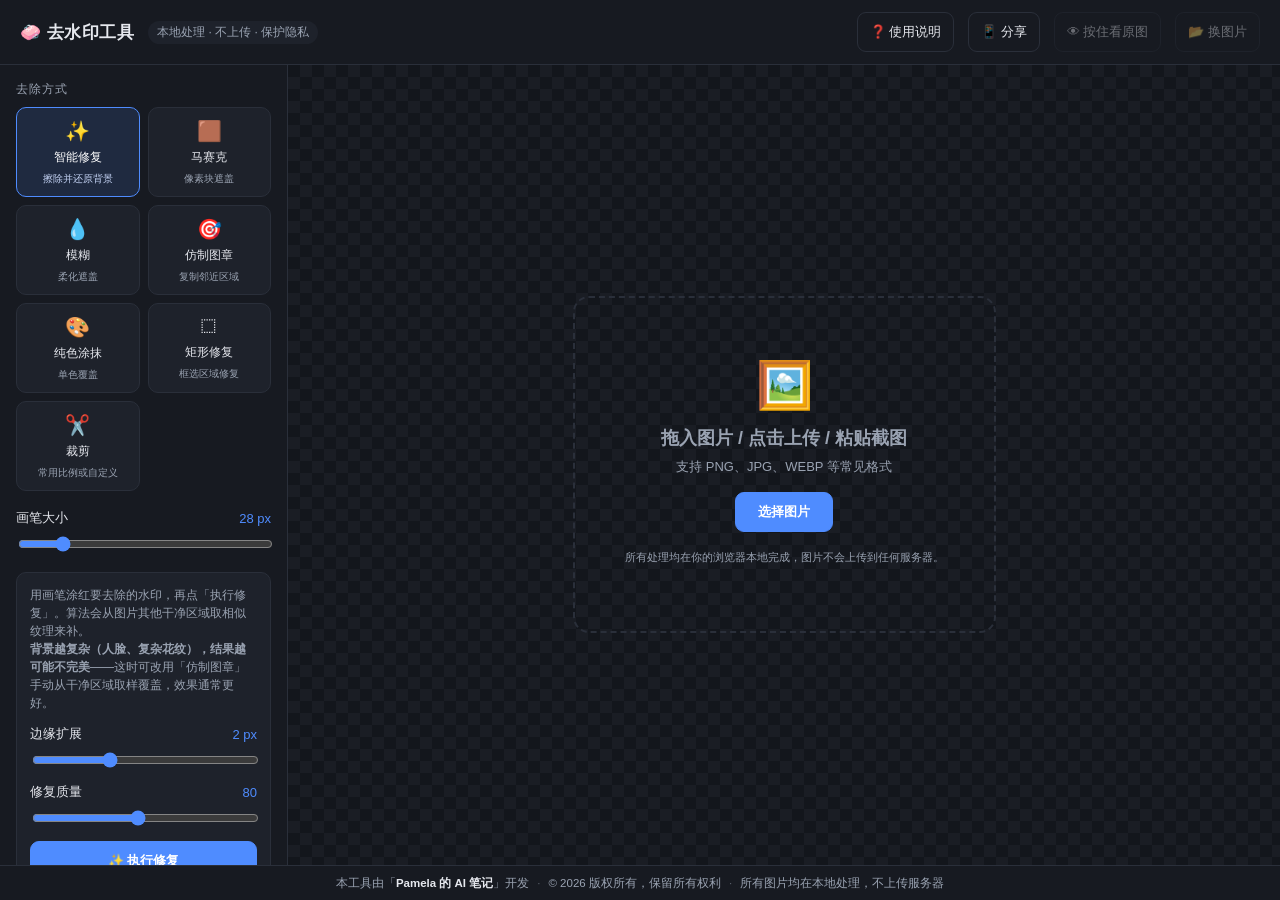
==== index.html @ bf904fc4 "feat: 接入 Google Analytics 使用统计 - 接入 GA4 衡量 ID G-QK1S0Y1B4C - 统计页面访问、图片载入、裁剪、修复工具使用和结果下载 - 不发送图片内容、文件" ====
<!DOCTYPE html>
<html lang="zh-CN">
<head>
<!-- Google tag (gtag.js) -->
<script async src="https://www.googletagmanager.com/gtag/js?id=G-QK1S0Y1B4C"></script>
<script>
  window.dataLayer = window.dataLayer || [];
  function gtag(){dataLayer.push(arguments);}
  gtag('js', new Date());
  gtag('config', 'G-QK1S0Y1B4C');
</script>
<meta charset="UTF-8">
<meta name="viewport" content="width=device-width, initial-scale=1.0">
<title>去水印工具 · 多功能本地处理</title>
<style>
  :root{
    --bg:#0f1115; --panel:#171a21; --panel-2:#1e222b; --border:#2a2f3a;
    --text:#e6e8ee; --muted:#9aa3b2; --accent:#4f8cff; --accent-2:#3a6fd6;
    --danger:#ff5c5c; --ok:#3ecf8e; --radius:12px;
  }
  *{box-sizing:border-box;}
  html,body{margin:0;height:100%;}
  body{
    font-family:-apple-system,BlinkMacSystemFont,"Segoe UI","PingFang SC","Microsoft YaHei",sans-serif;
    background:var(--bg); color:var(--text); display:flex; flex-direction:column; height:100vh; overflow:hidden;
  }
  header{
    padding:12px 20px; border-bottom:1px solid var(--border); background:var(--panel);
    display:flex; align-items:center; gap:14px; flex-shrink:0;
  }
  header h1{font-size:17px; margin:0; font-weight:600; letter-spacing:.5px;}
  header .tag{font-size:12px; color:var(--muted); background:var(--panel-2); padding:3px 9px; border-radius:999px;}
  header .spacer{flex:1;}
  .main{display:flex; flex:1; min-height:0;}
  .sidebar{
    width:288px; flex-shrink:0; background:var(--panel); border-right:1px solid var(--border);
    overflow-y:auto; padding:16px; display:flex; flex-direction:column; gap:18px;
  }
  .stage{
    flex:1; min-width:0; display:flex; align-items:safe center; justify-content:safe center;
    background:
      linear-gradient(45deg,#1a1d24 25%,transparent 25%),
      linear-gradient(-45deg,#1a1d24 25%,transparent 25%),
      linear-gradient(45deg,transparent 75%,#1a1d24 75%),
      linear-gradient(-45deg,transparent 75%,#1a1d24 75%);
    background-size:24px 24px; background-position:0 0,0 12px,12px -12px,-12px 0;
    background-color:#13161c; overflow:auto; padding:24px; position:relative;
  }
  .stage.panning{cursor:grabbing;}
  .stage.pan-mode{cursor:grab;}
  .canvas-wrap{position:relative; line-height:0; box-shadow:0 8px 40px rgba(0,0,0,.5); flex-shrink:0;}
  .canvas-wrap canvas{display:block; width:100%; height:100%; touch-action:none;}
  #overlay{position:absolute; top:0; left:0; pointer-events:none;}
  .zoom-bar{
    position:absolute; bottom:16px; right:16px; display:none; gap:2px;
    background:rgba(23,26,33,0.92); border:1px solid var(--border); border-radius:10px;
    padding:4px; backdrop-filter:blur(8px); z-index:15; align-items:center;
    box-shadow:0 6px 20px rgba(0,0,0,.4);
  }
  .zoom-bar.show{display:flex;}
  .zoom-bar button{
    background:transparent; border:none; color:var(--text); padding:6px 11px; cursor:pointer;
    border-radius:6px; font-size:14px; line-height:1; font-family:inherit;
  }
  .zoom-bar button:hover{background:var(--panel-2);}
  .zoom-bar .zoom-label{
    min-width:54px; text-align:center; color:var(--muted); font-size:12px; padding:0 6px;
    font-variant-numeric:tabular-nums; user-select:none;
  }
  .zoom-bar .sep{width:1px; height:18px; background:var(--border); margin:0 2px;}
  .drop-hint{
    text-align:center; color:var(--muted); border:2px dashed var(--border); border-radius:16px;
    padding:60px 50px; max-width:520px; transition:.2s;
  }
  .drop-hint.drag{border-color:var(--accent); background:rgba(79,140,255,.08); color:var(--text);}
  .drop-hint .big{font-size:46px; margin-bottom:14px;}
  .drop-hint h2{margin:0 0 8px; font-size:18px; font-weight:600;}
  .drop-hint p{margin:6px 0; font-size:13px;}
  .section-title{font-size:12px; color:var(--muted); text-transform:uppercase; letter-spacing:1px; margin:0 0 2px;}
  .tools{display:grid; grid-template-columns:1fr 1fr; gap:8px;}
  .tool-btn{
    display:flex; flex-direction:column; align-items:center; gap:6px; padding:11px 6px;
    background:var(--panel-2); border:1px solid var(--border); border-radius:10px; color:var(--text);
    cursor:pointer; font-size:12px; transition:.15s; text-align:center;
  }
  .tool-btn:hover{border-color:var(--accent-2);}
  .tool-btn.active{border-color:var(--accent); background:rgba(79,140,255,.14); color:#fff;}
  .tool-btn .ic{font-size:20px;}
  .tool-btn .desc{font-size:10px; color:var(--muted); line-height:1.3;}
  .tool-btn.active .desc{color:#c5d4f5;}
  .field{display:flex; flex-direction:column; gap:7px;}
  .field label{font-size:13px; color:var(--text); display:flex; justify-content:space-between; align-items:center;}
  .field label .val{color:var(--accent); font-variant-numeric:tabular-nums;}
  input[type=range]{width:100%; accent-color:var(--accent);}
  input[type=color]{width:100%; height:34px; padding:0; border:1px solid var(--border); border-radius:8px; background:var(--panel-2); cursor:pointer;}
  input[type=number]{
    width:100%; min-width:0; height:36px; padding:0 9px; color:var(--text); background:var(--panel);
    border:1px solid var(--border); border-radius:8px; font:inherit; font-size:12px; outline:none;
  }
  input[type=number]:focus{border-color:var(--accent);}
  .btn{
    border:1px solid var(--border); background:var(--panel-2); color:var(--text); padding:10px 12px;
    border-radius:9px; cursor:pointer; font-size:13px; transition:.15s; display:inline-flex;
    align-items:center; justify-content:center; gap:6px; width:100%;
  }
  .btn:hover{border-color:var(--accent-2);}
  .btn:disabled{opacity:.4; cursor:not-allowed;}
  .btn.primary{background:var(--accent); border-color:var(--accent); color:#fff; font-weight:600;}
  .btn.primary:hover{background:var(--accent-2);}
  .btn.ghost{background:transparent;}
  .row{display:flex; gap:8px;}
  .row .btn{width:auto; flex:1;}
  .opts{background:var(--panel-2); border:1px solid var(--border); border-radius:10px; padding:13px; display:flex; flex-direction:column; gap:13px;}
  .opts .hint{font-size:12px; color:var(--muted); line-height:1.5;}
  .seg{display:flex; gap:6px;}
  .seg-btn{flex:1; padding:9px 6px; background:var(--panel); border:1px solid var(--border); border-radius:9px; color:var(--muted); cursor:pointer; font-size:13px; font-family:inherit; transition:.15s;}
  .seg-btn:hover{border-color:var(--accent-2);}
  .seg-btn.active{border-color:var(--accent); background:rgba(79,140,255,.16); color:#fff; font-weight:600;}
  .crop-presets{display:grid; grid-template-columns:repeat(3,1fr); gap:6px;}
  .crop-size-row{display:grid; grid-template-columns:1fr auto 1fr; gap:7px; align-items:center;}
  .crop-size-row span{color:var(--muted); font-size:12px;}
  .crop-status{font-size:12px; color:var(--accent); text-align:center; font-variant-numeric:tabular-nums;}
  .divider{height:1px; background:var(--border); margin:2px 0;}
  .toast{
    position:fixed; left:50%; bottom:28px; transform:translateX(-50%) translateY(20px);
    background:#222732; color:#fff; padding:11px 18px; border-radius:10px; font-size:13px;
    box-shadow:0 8px 30px rgba(0,0,0,.4); opacity:0; pointer-events:none; transition:.25s; z-index:50;
    border:1px solid var(--border);
  }
  .toast.show{opacity:1; transform:translateX(-50%) translateY(0);}
  .busy{
    position:absolute; inset:0; background:rgba(15,17,21,.6); display:none; align-items:center;
    justify-content:center; flex-direction:column; gap:14px; z-index:20; backdrop-filter:blur(2px);
  }
  .busy.show{display:flex;}
  .spinner{width:38px; height:38px; border:3px solid var(--border); border-top-color:var(--accent); border-radius:50%; animation:spin .8s linear infinite;}
  @keyframes spin{to{transform:rotate(360deg);}}
  .footnote{font-size:11px; color:var(--muted); line-height:1.6; margin-top:auto;}
  .site-footer{
    flex-shrink:0; text-align:center; font-size:11.5px; color:var(--muted);
    background:var(--panel); border-top:1px solid var(--border);
    padding:8px 16px; line-height:1.6;
  }
  .site-footer b{color:var(--text); font-weight:600;}
  .site-footer .sep{margin:0 8px; opacity:.5;}
  kbd{background:var(--panel-2); border:1px solid var(--border); border-bottom-width:2px; border-radius:5px; padding:1px 6px; font-size:11px; font-family:inherit;}
  ::-webkit-scrollbar{width:10px; height:10px;}
  ::-webkit-scrollbar-thumb{background:#2c313c; border-radius:5px;}
  ::-webkit-scrollbar-track{background:transparent;}
  .modal{position:fixed; inset:0; background:rgba(0,0,0,.6); display:none; align-items:center; justify-content:center; z-index:100; padding:24px; backdrop-filter:blur(3px);}
  .modal.show{display:flex;}
  .modal-box{background:var(--panel); border:1px solid var(--border); border-radius:16px; max-width:680px; width:100%; max-height:86vh; overflow-y:auto; box-shadow:0 20px 70px rgba(0,0,0,.5);}
  .modal-head{display:flex; align-items:center; justify-content:space-between; padding:18px 24px; border-bottom:1px solid var(--border); position:sticky; top:0; background:var(--panel); z-index:1;}
  .modal-head h2{margin:0; font-size:17px;}
  .modal-close{background:none; border:none; color:var(--muted); font-size:24px; cursor:pointer; line-height:1; padding:0 4px;}
  .modal-close:hover{color:var(--text);}
  .modal-body{padding:20px 24px 28px;}
  .modal-body h3{font-size:14px; margin:22px 0 8px; color:var(--accent); display:flex; align-items:center; gap:8px;}
  .modal-body h3:first-child{margin-top:0;}
  .modal-body p, .modal-body li{font-size:13.5px; line-height:1.75; color:var(--text); margin:6px 0;}
  .modal-body ul{margin:6px 0; padding-left:22px;}
  .modal-body .note{background:var(--panel-2); border:1px solid var(--border); border-left:3px solid var(--accent); border-radius:8px; padding:12px 14px; font-size:13px; color:var(--muted); line-height:1.7;}
  .modal-body .tool-row{display:flex; gap:10px; padding:10px 0; border-bottom:1px solid var(--border);}
  .modal-body .tool-row:last-child{border-bottom:none;}
  .modal-body .tool-row .ti{font-size:22px; flex-shrink:0; width:30px; text-align:center;}
  .modal-body .tool-row .tc b{color:var(--text);}
  .modal-body .tool-row .tc{font-size:13px; color:var(--muted); line-height:1.65;}
  @media (max-width:780px){
    .main{flex-direction:column;}
    .sidebar{width:100%; max-height:46%; border-right:none; border-bottom:1px solid var(--border); padding:14px; gap:14px;}

    /* 顶部栏：标题/标签在上，4 个操作按钮自动换行平铺成 2×2 大方块，便于触屏点击 */
    header{padding:10px 14px; gap:8px; flex-wrap:wrap;}
    header h1{font-size:16px;}
    header .tag{font-size:11px; padding:3px 8px;}
    header .btn{flex:1 1 40%; width:auto; min-width:0; padding:10px 6px; font-size:13px; white-space:nowrap;}

    .stage{padding:14px;}
    .drop-hint{padding:42px 26px;}
    .drop-hint .big{font-size:40px;}
    .site-footer{font-size:10.5px; padding:7px 12px;}
    .site-footer .sep{margin:0 5px;}
  }
  @media (max-width:460px){
    header h1{font-size:15px; letter-spacing:0;}
    header .tag{font-size:10.5px; padding:2px 7px;}
    header .btn{font-size:12.5px; padding:10px 4px; gap:4px;}
    .tool-btn{padding:10px 4px;}
    .tool-btn .ic{font-size:19px;}
  }
</style>
</head>
<body>
<header>
  <h1>🧼 去水印工具</h1>
  <span class="tag">本地处理 · 不上传 · 保护隐私</span>
  <div class="spacer"></div>
  <button class="btn ghost" id="helpBtn" style="width:auto">❓ 使用说明</button>
  <button class="btn ghost" id="shareBtn" style="width:auto">📱 分享</button>
  <button class="btn ghost" id="compareBtn" style="width:auto" disabled>👁 按住看原图</button>
  <button class="btn ghost" id="newBtn" style="width:auto" disabled>📂 换图片</button>
</header>

<div class="main">
  <aside class="sidebar">
    <div class="field">
      <p class="section-title">去除方式</p>
      <div class="tools" id="tools">
        <button class="tool-btn active" data-tool="inpaint">
          <span class="ic">✨</span><span>智能修复</span>
          <span class="desc">擦除并还原背景</span>
        </button>
        <button class="tool-btn" data-tool="mosaic">
          <span class="ic">🟫</span><span>马赛克</span>
          <span class="desc">像素块遮盖</span>
        </button>
        <button class="tool-btn" data-tool="blur">
          <span class="ic">💧</span><span>模糊</span>
          <span class="desc">柔化遮盖</span>
        </button>
        <button class="tool-btn" data-tool="clone">
          <span class="ic">🎯</span><span>仿制图章</span>
          <span class="desc">复制邻近区域</span>
        </button>
        <button class="tool-btn" data-tool="solid">
          <span class="ic">🎨</span><span>纯色涂抹</span>
          <span class="desc">单色覆盖</span>
        </button>
        <button class="tool-btn" data-tool="rect">
          <span class="ic">⬚</span><span>矩形修复</span>
          <span class="desc">框选区域修复</span>
        </button>
        <button class="tool-btn" data-tool="crop">
          <span class="ic">✂️</span><span>裁剪</span>
          <span class="desc">常用比例或自定义</span>
        </button>
      </div>
    </div>

    <div class="field" id="brushField">
      <label>画笔大小 <span class="val" id="brushVal">28 px</span></label>
      <input type="range" id="brushSize" min="4" max="160" value="28">
    </div>

    <!-- 工具专属选项 -->
    <div class="opts" id="opts"></div>

    <div class="divider"></div>

    <div class="row">
      <button class="btn" id="undoBtn" disabled>↶ 撤销</button>
      <button class="btn" id="redoBtn" disabled>↷ 重做</button>
    </div>
    <button class="btn ghost" id="resetBtn" disabled>⟲ 复位到原图</button>
    <button class="btn primary" id="downloadBtn" disabled>⬇ 下载结果</button>

    <p class="footnote">
      操作提示：选择方式后在图片上涂抹处理。<br>
      仿制图章：按住 <kbd>Alt</kbd> 点击设置取样点。<br>
      缩放：右下角按钮、<kbd>Ctrl</kbd>+滚轮 或 <kbd>+</kbd>/<kbd>-</kbd>；<kbd>Ctrl</kbd>+<kbd>0</kbd> 适应。<br>
      平移：按住<kbd>空格</kbd>拖拽，或中键拖拽。<br>
      快捷键：<kbd>Ctrl</kbd>+<kbd>Z</kbd> 撤销 · <kbd>Ctrl</kbd>+<kbd>V</kbd> 粘贴图片。
    </p>
  </aside>

  <div class="stage" id="stage">
    <div class="drop-hint" id="dropHint">
      <div class="big">🖼️</div>
      <h2>拖入图片 / 点击上传 / 粘贴截图</h2>
      <p>支持 PNG、JPG、WEBP 等常见格式</p>
      <p style="margin-top:16px;"><button class="btn primary" id="uploadBtn" style="width:auto; padding:10px 22px;">选择图片</button></p>
      <p style="font-size:11px; margin-top:18px;">所有处理均在你的浏览器本地完成，图片不会上传到任何服务器。</p>
    </div>
    <div class="canvas-wrap" id="canvasWrap" style="display:none;">
      <canvas id="canvas"></canvas>
      <canvas id="overlay"></canvas>
      <div class="busy" id="busy"><div class="spinner"></div><div id="busyText">处理中…</div></div>
    </div>
    <div class="zoom-bar" id="zoomBar">
      <button id="zoomOutBtn" title="缩小 (Ctrl/⌘+滚轮)">−</button>
      <span class="zoom-label" id="zoomLabel">100%</span>
      <button id="zoomInBtn" title="放大 (Ctrl/⌘+滚轮)">+</button>
      <div class="sep"></div>
      <button id="zoomFitBtn" title="适应屏幕">适应</button>
      <button id="zoom100Btn" title="原始大小 1:1">1:1</button>
    </div>
  </div>
</div>

<footer class="site-footer">
  本工具由「<b>Pamela 的 AI 笔记</b>」开发<span class="sep">·</span>© 2026 版权所有，保留所有权利<span class="sep">·</span>所有图片均在本地处理，不上传服务器
</footer>

<input type="file" id="fileInput" accept="image/*" style="display:none;">
<div class="toast" id="toast"></div>

<!-- 使用说明弹窗 -->
<div class="modal" id="helpModal">
  <div class="modal-box">
    <div class="modal-head">
      <h2>📖 使用说明</h2>
      <button class="modal-close" id="helpClose" title="关闭">×</button>
    </div>
    <div class="modal-body">
      <div class="note">
        🔒 <b>隐私安全</b>：本工具所有图片处理都在你自己的浏览器里完成，图片<b>不会上传</b>到任何服务器，可放心处理内部素材，断网也能正常使用。为了解使用情况，本页仅发送不包含图片内容、文件名或输入数据的访问与功能使用事件。
      </div>

      <h3>① 三步上手</h3>
      <ul>
        <li><b>导入图片</b>：把图片拖进页面 / 点「选择图片」/ 直接 <kbd>Ctrl</kbd>+<kbd>V</kbd> 粘贴截图。</li>
        <li><b>选方式 + 涂抹</b>：在左侧选一种去除方式，调好画笔大小，在图片上涂抹水印处。</li>
        <li><b>下载</b>：满意后点「⬇ 下载结果」导出 PNG。</li>
      </ul>

      <h3>② 六种去除方式怎么选</h3>
      <div class="tool-row"><div class="ti">✨</div><div class="tc"><b>智能修复</b>（最常用）—— 用画笔把水印涂红，再点「执行修复」，算法会参考四周像素<b>还原背景</b>。最适合：透明 LOGO、文字水印，且背景比较干净或是渐变/纯色。</div></div>
      <div class="tool-row"><div class="ti">⬚</div><div class="tc"><b>矩形修复</b> —— 直接拖拽框选一块矩形区域，松手自动还原。适合边角的方块台标。</div></div>
      <div class="tool-row"><div class="ti">🎯</div><div class="tc"><b>仿制图章</b> —— 先按住 <kbd>Alt</kbd> 点一下干净区域设为「取样点」（绿色十字），再涂抹水印，会把取样区纹理复制过去。<b>背景复杂（人脸、花纹）时比智能修复更好用。</b></div></div>
      <div class="tool-row"><div class="ti">🟫</div><div class="tc"><b>马赛克</b> —— 涂抹处变成像素块遮盖。不需要还原、只想盖住时用。</div></div>
      <div class="tool-row"><div class="ti">💧</div><div class="tc"><b>模糊</b> —— 涂抹处柔化遮盖，比马赛克自然。支持两种方式：<b>「涂抹」</b>用画笔逐处糊；<b>「框选」</b>拖拽一个矩形，松手后整块一次性模糊，<b>大片要打码的区域用框选更快</b>。</div></div>
      <div class="tool-row"><div class="ti">🎨</div><div class="tc"><b>纯色涂抹</b> —— 用选定的单一颜色直接盖掉。</div></div>
      <div class="tool-row"><div class="ti">✂️</div><div class="tc"><b>裁剪</b> —— 可选自由、1:1、4:3、3:4、16:9、9:16 常用比例，也可以直接拖拽自定义选区，或输入精确的像素宽高。选区可以移动，并可拖动四角继续调整。</div></div>

      <h3>③ 实用技巧</h3>
      <ul>
        <li><b>缩放查看细节</b>：用右下角缩放栏，或 <kbd>Ctrl</kbd>+滚轮在光标位置缩放。图大、水印小看不清时尤其有用，<kbd>Ctrl</kbd>+<kbd>0</kbd> 一键适应屏幕。</li>
        <li><b>平移画面</b>：放大后按住 <kbd>空格</kbd>拖拽（或鼠标中键拖拽）移动画面。</li>
        <li><b>画笔大小</b>：拖滑块，或用 <kbd>[</kbd> / <kbd>]</kbd> 快速增减。</li>
        <li><b>智能修复</b>涂抹要盖住水印的<b>全部边缘</b>，可适当多涂一点；「边缘扩展」参数能自动外扩覆盖锯齿。</li>
        <li><b>撤销/重做</b>：<kbd>Ctrl</kbd>+<kbd>Z</kbd> / <kbd>Ctrl</kbd>+<kbd>Shift</kbd>+<kbd>Z</kbd>，或点左侧按钮。</li>
        <li><b>对比效果</b>：按住右上角「👁 按住看原图」即可看修复前后对比。</li>
        <li><b>复位</b>：点「⟲ 复位到原图」可一键回到最初状态。</li>
      </ul>

      <h3>④ 效果说明</h3>
      <p class="note">智能修复用的是「调和扩散」算法：背景越平整/规则，还原越自然；若水印压在复杂纹理上，纯算法会有点糊，这时改用<b>仿制图章</b>从相邻相似区域复制覆盖通常更好。</p>
    </div>
  </div>
</div>

<!-- 分享弹窗 -->
<div class="modal" id="shareModal">
  <div class="modal-box" style="max-width:400px;">
    <div class="modal-head">
      <h2>📱 分享此工具</h2>
      <button class="modal-close" id="shareClose" title="关闭">×</button>
    </div>
    <div class="modal-body" style="text-align:center;">
      <p style="color:var(--muted); font-size:13px; margin-top:0;">手机扫码即可打开使用，无需下载</p>
      <img src="[data-uri]" alt="二维码" style="width:220px; height:220px; background:#fff; padding:10px; border-radius:12px; image-rendering:pixelated;">
      <div style="display:flex; gap:8px; margin-top:18px;">
        <input id="shareUrl" readonly value="https://pamelaaaaa1218.github.io/watermark-remover/"
          style="flex:1; background:var(--panel-2); border:1px solid var(--border); border-radius:8px; color:var(--text); padding:9px 11px; font-size:12px;">
        <button class="btn" id="copyUrl" style="width:auto; padding:9px 14px;">复制</button>
      </div>
      <p style="color:var(--muted); font-size:12px; margin-top:16px; line-height:1.6;">
        把链接或二维码发给同事，对方在浏览器点开即用；<br>所有图片仍在各自浏览器本地处理，不会上传。
      </p>
    </div>
  </div>
</div>

<script>
"use strict";
(function(){
  // ---------- DOM ----------
  const stage=document.getElementById('stage');
  const dropHint=document.getElementById('dropHint');
  const canvasWrap=document.getElementById('canvasWrap');
  const canvas=document.getElementById('canvas');
  const overlay=document.getElementById('overlay');
  const ctx=canvas.getContext('2d',{willReadFrequently:true});
  const octx=overlay.getContext('2d');
  const fileInput=document.getElementById('fileInput');
  const optsEl=document.getElementById('opts');
  const toastEl=document.getElementById('toast');
  const busy=document.getElementById('busy');
  const busyText=document.getElementById('busyText');
  const brushRange=document.getElementById('brushSize');
  const brushVal=document.getElementById('brushVal');
  const brushField=document.getElementById('brushField');
  const zoomBar=document.getElementById('zoomBar');
  const zoomLabel=document.getElementById('zoomLabel');

  // offscreen mask canvas (for inpaint selection)
  const maskCanvas=document.createElement('canvas');
  const mctx=maskCanvas.getContext('2d',{willReadFrequently:true});

  // ---------- state ----------
  let cw=0, ch=0;                 // image pixel size
  let currentTool='inpaint';
  let brush=28;
  let originalData=null;          // ImageData of loaded image
  let history=[], redoStack=[];
  const HISTORY_MAX=20;
  // drawing
  let drawing=false, lastX=0, lastY=0;
  let snapshot=null;              // Uint8ClampedArray at stroke start
  let sourceBuffer=null;         // precomputed effect buffer for current stroke
  let working=null;              // ImageData being modified live
  let dirty=null;                // dirty bbox
  let cloneSource=null;          // {x,y} for clone stamp
  let cloneOffset=null;          // {dx,dy} active during clone stroke
  // rect tool
  let rectStart=null;
  let blurMode='brush';            // 模糊工具：'brush' 涂抹 | 'rect' 框选
  // crop tool
  let cropSelection=null;          // {x,y,w,h} in image pixels
  let cropRatio=0;                 // 0 = free, otherwise width / height
  let cropDragMode=null;           // new | move | nw | ne | sw | se
  let cropDragStart=null;
  let cropDragOrigin=null;
  // options values
  let opt={ mosaicBlock:14, blurRadius:8, solidColor:'#ffffff', inpaintRadius:2, inpaintQuality:80 };
  // zoom & pan
  let zoomLevel=1.0;              // 1.0 = 适应屏幕
  let fitBaseW=0, fitBaseH=0;     // 适应屏幕时的 CSS 像素大小
  let panMode=false;              // 空格按住进入平移模式
  let panning=false, panStartX=0, panStartY=0, panScrollL=0, panScrollT=0;

  // ---------- helpers ----------
  function toast(msg){
    toastEl.textContent=msg; toastEl.classList.add('show');
    clearTimeout(toast._t); toast._t=setTimeout(()=>toastEl.classList.remove('show'),2200);
  }
  function trackEvent(name,params){
    if(typeof window.gtag==='function') window.gtag('event',name,params||{});
  }
  function showBusy(t){ busyText.textContent=t||'处理中…'; busy.classList.add('show'); }
  function hideBusy(){ busy.classList.remove('show'); }
  const clamp=(v,a,b)=>v<a?a:(v>b?b:v);

  // ---------- zoom & pan ----------
  function computeFitSize(){
    // 让图片适应 stage 的可视区，留 24px padding × 2
    const sw=Math.max(50, stage.clientWidth-48);
    const sh=Math.max(50, stage.clientHeight-48);
    if(!cw||!ch){ fitBaseW=sw; fitBaseH=sh; return; }
    const s=Math.min(sw/cw, sh/ch);
    fitBaseW=Math.max(1,Math.round(cw*s));
    fitBaseH=Math.max(1,Math.round(ch*s));
  }
  function applyZoom(){
    if(!cw||!ch) return;
    const w=Math.round(fitBaseW*zoomLevel);
    const h=Math.round(fitBaseH*zoomLevel);
    canvasWrap.style.width=w+'px';
    canvasWrap.style.height=h+'px';
    const pct=Math.round((w/cw)*100);
    zoomLabel.textContent=pct+'%';
  }
  function setZoom(newZoom, focusClientX, focusClientY){
    newZoom=Math.max(0.1, Math.min(16, newZoom));
    // 计算缩放前光标在 canvasWrap 内的相对位置（保持其在缩放后仍贴在光标下）
    let fracX=0.5, fracY=0.5;
    if(focusClientX!=null){
      const r=canvasWrap.getBoundingClientRect();
      if(r.width>0&&r.height>0){
        fracX=clamp((focusClientX-r.left)/r.width, 0, 1);
        fracY=clamp((focusClientY-r.top)/r.height, 0, 1);
      }
    }
    zoomLevel=newZoom;
    applyZoom();
    if(focusClientX!=null){
      // 调整 stage 滚动，使光标依然指向原图同一点
      const nr=canvasWrap.getBoundingClientRect();
      const targetWrapX=fracX*nr.width;
      const targetWrapY=fracY*nr.height;
      const curCursorInWrapX=focusClientX-nr.left;
      const curCursorInWrapY=focusClientY-nr.top;
      stage.scrollLeft += (targetWrapX-curCursorInWrapX);
      stage.scrollTop  += (targetWrapY-curCursorInWrapY);
    }
  }
  function zoomFit(){ computeFitSize(); zoomLevel=1.0; applyZoom(); }
  function zoom100(){ if(!cw) return; computeFitSize(); zoomLevel=cw/fitBaseW; applyZoom(); }

  // ---------- load image ----------
  function loadImageFromSrc(src){
    const img=new Image();
    img.onload=()=>{
      let w=img.naturalWidth, h=img.naturalHeight;
      const MAX=3200; // cap to keep performance/memory sane
      let scaled=false;
      if(Math.max(w,h)>MAX){ const r=MAX/Math.max(w,h); w=Math.round(w*r); h=Math.round(h*r); scaled=true; }
      cw=w; ch=h;
      canvas.width=w; canvas.height=h;
      overlay.width=w; overlay.height=h;
      maskCanvas.width=w; maskCanvas.height=h;
      ctx.clearRect(0,0,w,h);
      ctx.drawImage(img,0,0,w,h);
      originalData=ctx.getImageData(0,0,w,h);
      cropSelection=null;
      history=[]; redoStack=[];
      pushHistory();
      mctx.clearRect(0,0,w,h);
      octx.clearRect(0,0,w,h);
      dropHint.style.display='none';
      canvasWrap.style.display='block';
      zoomBar.classList.add('show');
      zoomFit();
      enableControls(true);
      updateHistoryButtons();
      if(currentTool==='crop'){
        if(cropRatio>0) setCenteredCrop(cropRatio);
        renderOptions(); renderOverlay();
      }
      trackEvent('image_loaded');
      toast(scaled?`图片较大，已缩放至 ${w}×${h} 以保证流畅`:`已载入 ${w}×${h}`);
    };
    img.onerror=()=>toast('图片载入失败，请换一张试试');
    img.src=src;
  }
  function handleFile(file){
    if(!file||!file.type.startsWith('image/')){ toast('请选择图片文件'); return; }
    const r=new FileReader();
    r.onload=e=>loadImageFromSrc(e.target.result);
    r.readAsDataURL(file);
  }

  // ---------- history ----------
  function pushHistory(){
    try{
      history.push(ctx.getImageData(0,0,cw,ch));
      if(history.length>HISTORY_MAX) history.shift();
      redoStack=[];
      updateHistoryButtons();
    }catch(e){ console.error(e); }
  }
  function putImageState(data, fitOnResize){
    const sizeChanged=cw!==data.width||ch!==data.height;
    if(sizeChanged){
      cw=data.width; ch=data.height;
      canvas.width=cw; canvas.height=ch;
      overlay.width=cw; overlay.height=ch;
      maskCanvas.width=cw; maskCanvas.height=ch;
    }
    ctx.putImageData(data,0,0);
    if(sizeChanged&&fitOnResize) zoomFit();
    return sizeChanged;
  }
  function restore(data){
    putImageState(data,true);
    mctx.clearRect(0,0,cw,ch);
    cropSelection=null; rectStart=null; cloneSource=null;
    if(currentTool==='crop') renderOptions();
    renderOverlay();
  }
  function undo(){
    if(history.length<=1) return;
    redoStack.push(history.pop());
    restore(history[history.length-1]);
    updateHistoryButtons();
  }
  function redo(){
    if(!redoStack.length) return;
    const d=redoStack.pop(); history.push(d); restore(d);
    updateHistoryButtons();
  }
  function updateHistoryButtons(){
    document.getElementById('undoBtn').disabled=history.length<=1;
    document.getElementById('redoBtn').disabled=redoStack.length===0;
  }
  function enableControls(on){
    ['downloadBtn','resetBtn','compareBtn','newBtn'].forEach(id=>document.getElementById(id).disabled=!on);
  }

  // ---------- coordinate mapping ----------
  function getPos(e){
    const rect=canvas.getBoundingClientRect();
    const sx=canvas.width/rect.width, sy=canvas.height/rect.height;
    const cx=(e.clientX-rect.left)*sx, cy=(e.clientY-rect.top)*sy;
    return {x:clamp(cx,0,cw-1), y:clamp(cy,0,ch-1)};
  }

  // ---------- crop helpers ----------
  function makeCropRect(anchor,pos,ratio){
    const dx=pos.x-anchor.x, dy=pos.y-anchor.y;
    let w=Math.abs(dx), h=Math.abs(dy);
    if(ratio>0){
      if(h<0.5) h=w/ratio;
      else if(w<0.5) w=h*ratio;
      else if(w/h>ratio) w=h*ratio;
      else h=w/ratio;
    }
    const sx=dx<0?-1:1, sy=dy<0?-1:1;
    const maxW=sx>0?cw-anchor.x:anchor.x;
    const maxH=sy>0?ch-anchor.y:anchor.y;
    if(ratio>0){
      w=Math.min(w,maxW,maxH*ratio);
      h=w/ratio;
    }else{
      w=Math.min(w,maxW); h=Math.min(h,maxH);
    }
    return {x:sx>0?anchor.x:anchor.x-w, y:sy>0?anchor.y:anchor.y-h, w, h};
  }
  function setCenteredCrop(ratio,width,height){
    if(!cw) return;
    let w, h;
    if(width&&height){
      w=clamp(Math.round(width),1,cw); h=clamp(Math.round(height),1,ch);
    }else{
      w=cw*.9; h=ch*.9;
      if(ratio>0){
        if(w/h>ratio) w=h*ratio;
        else h=w/ratio;
      }
    }
    cropSelection={x:(cw-w)/2,y:(ch-h)/2,w,h};
    updateCropControls(); renderOverlay();
  }
  function cropHandleTolerance(){
    const r=canvas.getBoundingClientRect();
    return Math.max(5,12*cw/Math.max(1,r.width));
  }
  function getCropHit(pos){
    if(!cropSelection) return 'new';
    const s=cropSelection, t=cropHandleTolerance();
    const corners={nw:[s.x,s.y],ne:[s.x+s.w,s.y],sw:[s.x,s.y+s.h],se:[s.x+s.w,s.y+s.h]};
    for(const [name,p] of Object.entries(corners)){
      if(Math.hypot(pos.x-p[0],pos.y-p[1])<=t) return name;
    }
    if(pos.x>=s.x&&pos.x<=s.x+s.w&&pos.y>=s.y&&pos.y<=s.y+s.h) return 'move';
    return 'new';
  }
  function updateCropCursor(pos){
    if(currentTool!=='crop'){ canvasWrap.style.cursor=''; return; }
    const hit=getCropHit(pos);
    const cursors={move:'move',nw:'nwse-resize',se:'nwse-resize',ne:'nesw-resize',sw:'nesw-resize',new:'crosshair'};
    canvasWrap.style.cursor=cursors[hit]||'crosshair';
  }
  function startCrop(pos){
    drawing=true; cropDragMode=getCropHit(pos); cropDragStart={...pos};
    cropDragOrigin=cropSelection?{...cropSelection}:null;
    if(cropDragMode==='new') cropSelection={x:pos.x,y:pos.y,w:0,h:0};
  }
  function moveCrop(pos){
    if(cropDragMode==='move'&&cropDragOrigin){
      const dx=pos.x-cropDragStart.x, dy=pos.y-cropDragStart.y;
      cropSelection={...cropDragOrigin,
        x:clamp(cropDragOrigin.x+dx,0,cw-cropDragOrigin.w),
        y:clamp(cropDragOrigin.y+dy,0,ch-cropDragOrigin.h)};
    }else if(cropDragMode==='new'){
      cropSelection=makeCropRect(cropDragStart,pos,cropRatio);
    }else if(cropDragOrigin){
      const s=cropDragOrigin;
      const anchors={nw:{x:s.x+s.w,y:s.y+s.h},ne:{x:s.x,y:s.y+s.h},sw:{x:s.x+s.w,y:s.y},se:{x:s.x,y:s.y}};
      cropSelection=makeCropRect(anchors[cropDragMode],pos,cropRatio);
    }
    updateCropControls(); renderOverlay();
  }
  function updateCropControls(){
    const widthEl=document.getElementById('cropWidth');
    const heightEl=document.getElementById('cropHeight');
    const status=document.getElementById('cropStatus');
    const apply=document.getElementById('applyCrop');
    if(!widthEl||!heightEl) return;
    const w=cropSelection?Math.max(1,Math.round(cropSelection.w)):cw;
    const h=cropSelection?Math.max(1,Math.round(cropSelection.h)):ch;
    widthEl.value=w||''; heightEl.value=h||'';
    if(status) status.textContent=cropSelection&&cropSelection.w>=2&&cropSelection.h>=2?`当前选区：${w} × ${h} px`:'请在图片上拖拽框选裁剪区域';
    if(apply) apply.disabled=!(cropSelection&&cropSelection.w>=2&&cropSelection.h>=2);
  }
  function applyCustomCropSize(){
    if(!cw){ toast('请先载入图片'); return; }
    const w=parseInt(document.getElementById('cropWidth')?.value,10);
    const h=parseInt(document.getElementById('cropHeight')?.value,10);
    if(!Number.isFinite(w)||!Number.isFinite(h)||w<1||h<1){ toast('请输入有效的宽度和高度'); return; }
    cropRatio=0;
    const width=Math.min(w,cw), height=Math.min(h,ch);
    const center=cropSelection?{x:cropSelection.x+cropSelection.w/2,y:cropSelection.y+cropSelection.h/2}:{x:cw/2,y:ch/2};
    cropSelection={x:clamp(center.x-width/2,0,cw-width),y:clamp(center.y-height/2,0,ch-height),w:width,h:height};
    renderOptions(); renderOverlay();
    if(w>cw||h>ch) toast(`选区已限制在原图 ${cw}×${ch} px 内`);
  }
  function applyCrop(){
    if(!cropSelection||cropSelection.w<2||cropSelection.h<2){ toast('请先框选裁剪区域'); return; }
    const x=clamp(Math.round(cropSelection.x),0,cw-1);
    const y=clamp(Math.round(cropSelection.y),0,ch-1);
    const w=Math.max(1,Math.min(cw-x,Math.round(cropSelection.w)));
    const h=Math.max(1,Math.min(ch-y,Math.round(cropSelection.h)));
    if(x===0&&y===0&&w===cw&&h===ch){ toast('当前选区与原图相同'); return; }
    const cropped=ctx.getImageData(x,y,w,h);
    putImageState(cropped,true);
    cropSelection=null; cropDragMode=null; cropDragOrigin=null;
    pushHistory(); renderOptions(); renderOverlay();
    trackEvent('crop_applied');
    toast(`裁剪完成：${w} × ${h} px`);
  }

  // ---------- overlay (mask + cursor) ----------
  let cursorPos=null;
  function renderOverlay(){
    octx.clearRect(0,0,cw,ch);
    const rectMode = currentTool==='rect' || currentTool==='crop' || (currentTool==='blur' && blurMode==='rect');
    // mask
    if(currentTool!=='crop') octx.drawImage(maskCanvas,0,0);
    // rect preview
    if(rectMode && rectStart && cursorPos){
      const x=Math.min(rectStart.x,cursorPos.x), y=Math.min(rectStart.y,cursorPos.y);
      const w=Math.abs(cursorPos.x-rectStart.x), h=Math.abs(cursorPos.y-rectStart.y);
      octx.fillStyle='rgba(79,140,255,.25)'; octx.fillRect(x,y,w,h);
      octx.strokeStyle='#4f8cff'; octx.lineWidth=Math.max(1,2*(cw/canvas.getBoundingClientRect().width)); octx.strokeRect(x,y,w,h);
    }
    // crop selection
    if(currentTool==='crop'&&cropSelection&&cropSelection.w>0&&cropSelection.h>0){
      const s=cropSelection;
      const scale=cw/Math.max(1,canvas.getBoundingClientRect().width);
      const right=s.x+s.w, bottom=s.y+s.h;
      octx.fillStyle='rgba(0,0,0,.55)';
      octx.fillRect(0,0,cw,s.y); octx.fillRect(0,bottom,cw,ch-bottom);
      octx.fillRect(0,s.y,s.x,s.h); octx.fillRect(right,s.y,cw-right,s.h);
      octx.strokeStyle='#fff'; octx.lineWidth=Math.max(1,1.5*scale); octx.setLineDash([]);
      octx.strokeRect(s.x,s.y,s.w,s.h);
      octx.strokeStyle='rgba(255,255,255,.55)'; octx.lineWidth=Math.max(1,scale); octx.setLineDash([5*scale,5*scale]);
      for(let i=1;i<3;i++){
        octx.beginPath(); octx.moveTo(s.x+s.w*i/3,s.y); octx.lineTo(s.x+s.w*i/3,bottom); octx.stroke();
        octx.beginPath(); octx.moveTo(s.x,s.y+s.h*i/3); octx.lineTo(right,s.y+s.h*i/3); octx.stroke();
      }
      octx.setLineDash([]);
      const hs=8*scale;
      octx.fillStyle='#fff'; octx.strokeStyle='#4f8cff'; octx.lineWidth=Math.max(1,scale);
      [[s.x,s.y],[right,s.y],[s.x,bottom],[right,bottom]].forEach(([x,y])=>{
        octx.fillRect(x-hs/2,y-hs/2,hs,hs); octx.strokeRect(x-hs/2,y-hs/2,hs,hs);
      });
      const label=`${Math.max(1,Math.round(s.w))} × ${Math.max(1,Math.round(s.h))}`;
      octx.font=`${12*scale}px sans-serif`;
      const tw=octx.measureText(label).width, pad=5*scale, lh=22*scale;
      const lx=clamp(s.x+6*scale,0,Math.max(0,cw-tw-pad*2));
      const ly=s.y+lh<bottom?s.y+4*scale:Math.max(0,s.y-lh);
      octx.fillStyle='rgba(23,26,33,.88)'; octx.fillRect(lx,ly,tw+pad*2,lh);
      octx.fillStyle='#fff'; octx.textBaseline='middle'; octx.fillText(label,lx+pad,ly+lh/2);
    }
    // clone source marker
    if(currentTool==='clone' && cloneSource){
      const r=brush/2;
      octx.strokeStyle='#3ecf8e'; octx.lineWidth=2*(cw/canvas.getBoundingClientRect().width);
      octx.beginPath(); octx.moveTo(cloneSource.x-8,cloneSource.y); octx.lineTo(cloneSource.x+8,cloneSource.y);
      octx.moveTo(cloneSource.x,cloneSource.y-8); octx.lineTo(cloneSource.x,cloneSource.y+8); octx.stroke();
      octx.beginPath(); octx.arc(cloneSource.x,cloneSource.y,r,0,7); octx.stroke();
    }
    // cursor circle
    if(cursorPos && !rectMode){
      const r=brush/2;
      octx.beginPath(); octx.arc(cursorPos.x,cursorPos.y,r,0,Math.PI*2);
      octx.strokeStyle='rgba(255,255,255,.9)'; octx.lineWidth=1.5*(cw/Math.max(1,canvas.getBoundingClientRect().width)); octx.stroke();
      octx.strokeStyle='rgba(0,0,0,.6)'; octx.lineWidth=0.8*(cw/Math.max(1,canvas.getBoundingClientRect().width)); octx.stroke();
    }
  }

  // ---------- effect buffers ----------
  function boxBlur(src,w,h,r){
    // separable box blur, returns new Uint8ClampedArray
    const tmp=new Uint8ClampedArray(src.length);
    const out=new Uint8ClampedArray(src.length);
    const win=r*2+1;
    // horizontal
    for(let y=0;y<h;y++){
      const row=y*w*4;
      for(let c=0;c<4;c++){
        let sum=0;
        for(let x=-r;x<=r;x++){ const xx=clamp(x,0,w-1); sum+=src[row+xx*4+c]; }
        for(let x=0;x<w;x++){
          tmp[row+x*4+c]=sum/win;
          const xo=clamp(x-r,0,w-1), xn=clamp(x+r+1,0,w-1);
          sum+=src[row+xn*4+c]-src[row+xo*4+c];
        }
      }
    }
    // vertical
    for(let x=0;x<w;x++){
      for(let c=0;c<4;c++){
        let sum=0;
        for(let y=-r;y<=r;y++){ const yy=clamp(y,0,h-1); sum+=tmp[(yy*w+x)*4+c]; }
        for(let y=0;y<h;y++){
          out[(y*w+x)*4+c]=sum/win;
          const yo=clamp(y-r,0,h-1), yn=clamp(y+r+1,0,h-1);
          sum+=tmp[(yn*w+x)*4+c]-tmp[(yo*w+x)*4+c];
        }
      }
    }
    return out;
  }
  function pixelate(src,w,h,block){
    const out=new Uint8ClampedArray(src);
    for(let by=0;by<h;by+=block){
      for(let bx=0;bx<w;bx+=block){
        let r=0,g=0,b=0,a=0,n=0;
        const ye=Math.min(by+block,h), xe=Math.min(bx+block,w);
        for(let y=by;y<ye;y++) for(let x=bx;x<xe;x++){ const i=(y*w+x)*4; r+=src[i];g+=src[i+1];b+=src[i+2];a+=src[i+3];n++; }
        r/=n;g/=n;b/=n;a/=n;
        for(let y=by;y<ye;y++) for(let x=bx;x<xe;x++){ const i=(y*w+x)*4; out[i]=r;out[i+1]=g;out[i+2]=b;out[i+3]=a; }
      }
    }
    return out;
  }

  // ---------- stamping (copy circular region from sourceBuffer into working) ----------
  function expandDirty(x0,y0,x1,y1){
    if(!dirty){ dirty={x0,y0,x1,y1}; return; }
    dirty.x0=Math.min(dirty.x0,x0); dirty.y0=Math.min(dirty.y0,y0);
    dirty.x1=Math.max(dirty.x1,x1); dirty.y1=Math.max(dirty.y1,y1);
  }
  function stampAt(cx,cy){
    const r=brush/2, r2=r*r;
    const x0=Math.max(0,Math.floor(cx-r)), x1=Math.min(cw-1,Math.ceil(cx+r));
    const y0=Math.max(0,Math.floor(cy-r)), y1=Math.min(ch-1,Math.ceil(cy+r));
    const d=working.data, src=sourceBuffer;
    const isClone=currentTool==='clone';
    const isSolid=currentTool==='solid';
    let sc=null;
    if(isSolid){ sc=hexToRgb(opt.solidColor); }
    for(let y=y0;y<=y1;y++){
      const dy=y-cy;
      for(let x=x0;x<=x1;x++){
        const dx=x-cx;
        if(dx*dx+dy*dy>r2) continue;
        const i=(y*cw+x)*4;
        if(isSolid){ d[i]=sc.r; d[i+1]=sc.g; d[i+2]=sc.b; d[i+3]=255; continue; }
        if(isClone){
          const sx=Math.round(x+cloneOffset.dx), sy=Math.round(y+cloneOffset.dy);
          if(sx<0||sy<0||sx>=cw||sy>=ch) continue;
          const si=(sy*cw+sx)*4;
          d[i]=src[si]; d[i+1]=src[si+1]; d[i+2]=src[si+2]; d[i+3]=src[si+3];
        }else{
          d[i]=src[i]; d[i+1]=src[i+1]; d[i+2]=src[i+2]; d[i+3]=src[i+3];
        }
      }
    }
    expandDirty(x0,y0,x1,y1);
  }
  function strokeStamp(x0,y0,x1,y1){
    const dist=Math.hypot(x1-x0,y1-y0);
    const step=Math.max(1,brush/4);
    const n=Math.max(1,Math.ceil(dist/step));
    for(let i=0;i<=n;i++){ const t=i/n; stampAt(x0+(x1-x0)*t, y0+(y1-y0)*t); }
    flushDirty();
  }
  function flushDirty(){
    if(!dirty) return;
    const x=Math.max(0,Math.floor(dirty.x0)), y=Math.max(0,Math.floor(dirty.y0));
    const w=Math.min(cw,Math.ceil(dirty.x1)+1)-x, h=Math.min(ch,Math.ceil(dirty.y1)+1)-y;
    if(w>0&&h>0) ctx.putImageData(working,0,0,x,y,w,h);
  }
  function hexToRgb(hex){
    const v=parseInt(hex.slice(1),16);
    return {r:(v>>16)&255, g:(v>>8)&255, b:v&255};
  }

  // ---------- mask painting (inpaint tool) ----------
  function paintMask(x0,y0,x1,y1){
    mctx.strokeStyle='rgba(255,40,60,0.55)';
    mctx.fillStyle='rgba(255,40,60,0.55)';
    mctx.lineWidth=brush; mctx.lineCap='round'; mctx.lineJoin='round';
    mctx.beginPath(); mctx.moveTo(x0,y0); mctx.lineTo(x1,y1); mctx.stroke();
    mctx.beginPath(); mctx.arc(x1,y1,brush/2,0,Math.PI*2); mctx.fill();
  }
  function maskIsEmpty(){
    const d=mctx.getImageData(0,0,cw,ch).data;
    for(let i=3;i<d.length;i+=4) if(d[i]>10) return false;
    return true;
  }
  function clearMask(){ mctx.clearRect(0,0,cw,ch); renderOverlay(); }

  // ---------- INPAINT (patch-based exemplar fill + smoothing) ----------
  // 先用 onion-peel 给出初始猜测，再跑 PatchMatch 找最相似的纹理样本，
  // 用 voting 重建并做少量平滑去缝。比纯调和扩散对纹理背景好很多。
  function onionPeelFill(data, mask, w, h){
    const N=w*h;
    const filled=new Uint8Array(N);
    for(let i=0;i<N;i++) filled[i]=mask[i]?0:1;
    const dq=[]; const enq=new Uint8Array(N);
    for(let i=0;i<N;i++){
      if(!mask[i]) continue;
      const x=i%w, y=(i/w)|0;
      let edge=false;
      if(x>0&&filled[i-1])edge=true; else if(x<w-1&&filled[i+1])edge=true;
      else if(y>0&&filled[i-w])edge=true; else if(y<h-1&&filled[i+w])edge=true;
      if(edge){ dq.push(i); enq[i]=1; }
    }
    let head=0;
    while(head<dq.length){
      const i=dq[head++], x=i%w, y=(i/w)|0;
      let r=0,g=0,b=0,a=0,n=0;
      for(let dy=-1;dy<=1;dy++) for(let dx=-1;dx<=1;dx++){
        if(!dx&&!dy) continue;
        const xx=x+dx, yy=y+dy;
        if(xx<0||yy<0||xx>=w||yy>=h) continue;
        const j=yy*w+xx;
        if(filled[j]){ const o=j*4; r+=data[o];g+=data[o+1];b+=data[o+2];a+=data[o+3];n++; }
      }
      if(n>0){ const o=i*4; data[o]=r/n;data[o+1]=g/n;data[o+2]=b/n;data[o+3]=a/n; filled[i]=1; }
      for(let dy=-1;dy<=1;dy++) for(let dx=-1;dx<=1;dx++){
        if(!dx&&!dy) continue;
        const xx=x+dx, yy=y+dy;
        if(xx<0||yy<0||xx>=w||yy>=h) continue;
        const j=yy*w+xx;
        if(mask[j]&&!filled[j]&&!enq[j]){ enq[j]=1; dq.push(j); }
      }
    }
  }

  function harmonicSmooth(data, idx, count, w, h, iters){
    const buf=new Float32Array(count*4);
    for(let it=0;it<iters;it++){
      for(let k=0;k<count;k++){
        const i=idx[k], x=i%w, y=(i/w)|0;
        let r=0,g=0,b=0,a=0,n=0;
        if(x>0){const o=(i-1)*4;r+=data[o];g+=data[o+1];b+=data[o+2];a+=data[o+3];n++;}
        if(x<w-1){const o=(i+1)*4;r+=data[o];g+=data[o+1];b+=data[o+2];a+=data[o+3];n++;}
        if(y>0){const o=(i-w)*4;r+=data[o];g+=data[o+1];b+=data[o+2];a+=data[o+3];n++;}
        if(y<h-1){const o=(i+w)*4;r+=data[o];g+=data[o+1];b+=data[o+2];a+=data[o+3];n++;}
        const b4=k*4; buf[b4]=r/n;buf[b4+1]=g/n;buf[b4+2]=b/n;buf[b4+3]=a/n;
      }
      for(let k=0;k<count;k++){
        const o=idx[k]*4, b4=k*4;
        data[o]=buf[b4];data[o+1]=buf[b4+1];data[o+2]=buf[b4+2];data[o+3]=buf[b4+3];
      }
    }
  }

  function runInpaint(maskArr){
    const w=cw, h=ch, N=w*h;
    const img=ctx.getImageData(0,0,w,h);
    const data=img.data;

    // dilate to cover anti-aliased edges
    let mask=maskArr;
    const dil=opt.inpaintRadius|0;
    for(let k=0;k<dil;k++) mask=dilate(mask,w,h);

    let count=0; for(let i=0;i<N;i++) if(mask[i]) count++;
    if(count===0) return false;

    // 收集 masked 索引
    const idx=new Int32Array(count);
    const nnfOf=new Int32Array(N).fill(-1);
    let ci=0;
    for(let i=0;i<N;i++) if(mask[i]){ idx[ci]=i; nnfOf[i]=ci; ci++; }

    // 初始猜测：onion-peel
    onionPeelFill(data, mask, w, h);

    // 如果源区域太少 / 图太大 / 区域太小：直接走调和平滑
    const unmaskedRatio = 1 - count/N;
    const tooBig = N > 6_000_000;       // ~2400×2500 起，PatchMatch 内存吃紧
    const tooSmall = count < 80;
    if (unmaskedRatio < 0.2 || tooBig || tooSmall) {
      const iters=Math.round(20+opt.inpaintQuality*1.2);
      harmonicSmooth(data, idx, count, w, h, iters);
      ctx.putImageData(img,0,0);
      return true;
    }

    // ===== PatchMatch =====
    const PATCH=5, HALF=2;
    const ITERS=Math.max(2, Math.min(6, Math.round(opt.inpaintQuality/25)));

    // mask 的积分图，便于 O(1) 判断"5×5 全在干净区"
    const W2=w+1;
    const cum=new Int32Array((w+1)*(h+1));
    for(let y=0;y<h;y++){
      let rowSum=0;
      for(let x=0;x<w;x++){
        rowSum += mask[y*w+x]?1:0;
        cum[(y+1)*W2 + (x+1)] = cum[y*W2 + (x+1)] + rowSum;
      }
    }
    function isSrcValid(sx, sy){
      if(sx<HALF || sy<HALF || sx>=w-HALF || sy>=h-HALF) return false;
      const x0=sx-HALF, y0=sy-HALF, x1=sx+HALF+1, y1=sy+HALF+1;
      return (cum[y1*W2+x1] - cum[y0*W2+x1] - cum[y1*W2+x0] + cum[y0*W2+x0]) === 0;
    }

    // 随机初始化 NNF（每个 masked 点指向一个合法源 patch 中心）
    const nnf=new Int32Array(count);
    for(let k=0;k<count;k++){
      let s=-1;
      for(let t=0;t<25;t++){
        const sx=HALF + ((Math.random()*(w-PATCH))|0);
        const sy=HALF + ((Math.random()*(h-PATCH))|0);
        if(isSrcValid(sx,sy)){ s=sy*w+sx; break; }
      }
      if(s<0){ // 兜底扫描（罕见）
        outer: for(let sy=HALF;sy<h-HALF;sy++)
          for(let sx=HALF;sx<w-HALF;sx++)
            if(isSrcValid(sx,sy)){ s=sy*w+sx; break outer; }
      }
      nnf[k] = s<0 ? 0 : s;
    }

    // patch SSD，带 early-exit
    function patchDist(tx, ty, sx, sy, bestD){
      let sum=0;
      for(let dy=-HALF; dy<=HALF; dy++){
        const ty2=ty+dy; if(ty2<0||ty2>=h) continue;
        const sy2=sy+dy;
        for(let dx=-HALF; dx<=HALF; dx++){
          const tx2=tx+dx; if(tx2<0||tx2>=w) continue;
          const sx2=sx+dx;
          const ti=(ty2*w+tx2)*4, si=(sy2*w+sx2)*4;
          const dr=data[ti]-data[si];
          const dg=data[ti+1]-data[si+1];
          const db=data[ti+2]-data[si+2];
          sum += dr*dr + dg*dg + db*db;
          if(sum>=bestD) return sum;
        }
      }
      return sum;
    }

    const maxR = Math.max(w,h);
    for(let iter=0; iter<ITERS; iter++){
      const forward = (iter&1)===0;
      const start = forward?0:count-1, stop=forward?count:-1, step=forward?1:-1;
      const off = forward?-1:1; // 邻居方向
      for(let k=start; k!==stop; k+=step){
        const ti=idx[k], tx=ti%w, ty=(ti/w)|0;
        let bestS=nnf[k];
        let bestSx=bestS%w, bestSy=(bestS/w)|0;
        let bestD=patchDist(tx,ty,bestSx,bestSy,Infinity);

        // 横向传播
        if(tx+off>=0 && tx+off<w){
          const nk = nnfOf[ty*w+(tx+off)];
          if(nk>=0){
            const ns=nnf[nk];
            const sx=(ns%w) - off;        // 把邻居的源平移过来
            const sy=(ns/w)|0;
            if(isSrcValid(sx,sy)){
              const d=patchDist(tx,ty,sx,sy,bestD);
              if(d<bestD){ bestD=d; bestS=sy*w+sx; bestSx=sx; bestSy=sy; }
            }
          }
        }
        // 纵向传播
        if(ty+off>=0 && ty+off<h){
          const nk = nnfOf[(ty+off)*w+tx];
          if(nk>=0){
            const ns=nnf[nk];
            const sx=ns%w;
            const sy=((ns/w)|0) - off;
            if(isSrcValid(sx,sy)){
              const d=patchDist(tx,ty,sx,sy,bestD);
              if(d<bestD){ bestD=d; bestS=sy*w+sx; bestSx=sx; bestSy=sy; }
            }
          }
        }
        // 随机搜索，半径指数衰减
        let r=maxR;
        while(r>1){
          const rx=(Math.random()*2-1)*r;
          const ry=(Math.random()*2-1)*r;
          const sx=Math.max(HALF, Math.min(w-1-HALF, (bestSx+rx)|0));
          const sy=Math.max(HALF, Math.min(h-1-HALF, (bestSy+ry)|0));
          if(isSrcValid(sx,sy)){
            const d=patchDist(tx,ty,sx,sy,bestD);
            if(d<bestD){ bestD=d; bestS=sy*w+sx; bestSx=sx; bestSy=sy; }
          }
          r = (r/2)|0;
        }
        nnf[k]=bestS;
      }
    }

    // Voting 重建：每个 masked 像素 = 所有"包含它的 patch 中心"对应源像素的平均
    const acc=new Float32Array(count*3);
    const accN=new Int32Array(count);
    for(let k=0;k<count;k++){
      const ti=idx[k], tx=ti%w, ty=(ti/w)|0;
      const ns=nnf[k], sx=ns%w, sy=(ns/w)|0;
      for(let dy=-HALF; dy<=HALF; dy++){
        const ty2=ty+dy; if(ty2<0||ty2>=h) continue;
        const sy2=sy+dy;
        for(let dx=-HALF; dx<=HALF; dx++){
          const tx2=tx+dx; if(tx2<0||tx2>=w) continue;
          const k2=nnfOf[ty2*w+tx2]; if(k2<0) continue;
          const si=(sy2*w+(sx+dx))*4;
          const a=k2*3;
          acc[a] += data[si]; acc[a+1] += data[si+1]; acc[a+2] += data[si+2];
          accN[k2]++;
        }
      }
    }
    for(let k=0;k<count;k++){
      if(accN[k]>0){
        const o=idx[k]*4, a=k*3, n=accN[k];
        data[o]=acc[a]/n; data[o+1]=acc[a+1]/n; data[o+2]=acc[a+2]/n; data[o+3]=255;
      }
    }

    // 轻度平滑：消掉 patch 拼接的细微缝
    harmonicSmooth(data, idx, count, w, h, 6);

    ctx.putImageData(img,0,0);
    return true;
  }
  function dilate(mask,w,h){
    const out=new Uint8Array(mask.length);
    for(let y=0;y<h;y++) for(let x=0;x<w;x++){
      const i=y*w+x;
      if(mask[i]){ out[i]=1; continue; }
      if((x>0&&mask[i-1])||(x<w-1&&mask[i+1])||(y>0&&mask[i-w])||(y<h-1&&mask[i+w])) out[i]=1;
    }
    return out;
  }
  function maskArrayFromCanvas(){
    const d=mctx.getImageData(0,0,cw,ch).data;
    const m=new Uint8Array(cw*ch);
    for(let i=0,p=0;i<d.length;i+=4,p++) if(d[i+3]>10) m[p]=1;
    return m;
  }

  function executeInpaint(){
    if(maskIsEmpty()){ toast('请先用画笔涂抹要去除的区域'); return; }
    showBusy('智能修复中…');
    setTimeout(()=>{
      const m=maskArrayFromCanvas();
      const ok=runInpaint(m);
      clearMask();
      if(ok){ pushHistory(); trackEvent('inpaint_applied'); toast('修复完成'); }
      hideBusy();
    },30);
  }
  function executeRect(x,y,w,h){
    showBusy('修复中…');
    setTimeout(()=>{
      const m=new Uint8Array(cw*ch);
      const xe=Math.min(cw,x+w), ye=Math.min(ch,y+h);
      for(let yy=Math.max(0,y);yy<ye;yy++) for(let xx=Math.max(0,x);xx<xe;xx++) m[yy*cw+xx]=1;
      const ok=runInpaint(m);
      if(ok){ pushHistory(); trackEvent('rect_inpaint_applied'); toast('修复完成'); }
      hideBusy();
    },30);
  }
  function executeBlurRect(x,y,w,h){
    x=Math.max(0,x); y=Math.max(0,y);
    const xe=Math.min(cw,x+w), ye=Math.min(ch,y+h);
    if(xe<=x||ye<=y) return;
    showBusy('模糊处理中…');
    setTimeout(()=>{
      const img=ctx.getImageData(0,0,cw,ch);
      const src=img.data;
      const blurred=boxBlur(src,cw,ch,opt.blurRadius);
      for(let yy=y;yy<ye;yy++){
        for(let xx=x;xx<xe;xx++){
          const i=(yy*cw+xx)*4;
          src[i]=blurred[i]; src[i+1]=blurred[i+1]; src[i+2]=blurred[i+2]; src[i+3]=blurred[i+3];
        }
      }
      ctx.putImageData(img,0,0);
      pushHistory(); trackEvent('blur_applied'); toast('模糊完成');
      hideBusy();
    },30);
  }

  // ---------- pointer interaction ----------
  function startStroke(pos,e){
    drawing=true; lastX=pos.x; lastY=pos.y; dirty=null;
    if(currentTool==='crop'){ startCrop(pos); renderOverlay(); return; }
    if(currentTool==='inpaint'){ paintMask(pos.x,pos.y,pos.x,pos.y); renderOverlay(); return; }
    if(currentTool==='rect'){ rectStart={x:pos.x,y:pos.y}; return; }
    if(currentTool==='blur' && blurMode==='rect'){ rectStart={x:pos.x,y:pos.y}; return; }
    if(currentTool==='clone'){
      if(e.altKey || !cloneSource){
        if(e.altKey){ cloneSource={x:pos.x,y:pos.y}; drawing=false; renderOverlay(); toast('已设置取样点，现在涂抹要覆盖的位置'); return; }
        if(!cloneSource){ drawing=false; toast('请先按住 Alt 点击设置取样点'); return; }
      }
      cloneOffset={dx:cloneSource.x-pos.x, dy:cloneSource.y-pos.y};
    }
    // prepare buffers for pixel-effect tools
    snapshot=ctx.getImageData(0,0,cw,ch);
    working=ctx.getImageData(0,0,cw,ch);
    if(currentTool==='mosaic') sourceBuffer=pixelate(snapshot.data,cw,ch,opt.mosaicBlock);
    else if(currentTool==='blur') sourceBuffer=boxBlur(snapshot.data,cw,ch,opt.blurRadius);
    else if(currentTool==='clone') sourceBuffer=snapshot.data;
    else sourceBuffer=snapshot.data; // solid handled inside stampAt
    stampAt(pos.x,pos.y); flushDirty();
  }
  function moveStroke(pos){
    if(currentTool==='crop'){ moveCrop(pos); return; }
    if(currentTool==='inpaint'){ paintMask(lastX,lastY,pos.x,pos.y); renderOverlay(); lastX=pos.x;lastY=pos.y; return; }
    if(currentTool==='rect'){ renderOverlay(); return; }
    if(currentTool==='blur' && blurMode==='rect'){ renderOverlay(); return; }
    strokeStamp(lastX,lastY,pos.x,pos.y);
    lastX=pos.x; lastY=pos.y;
  }
  function endStroke(pos){
    if(!drawing){ return; }
    drawing=false;
    if(currentTool==='crop'){
      moveCrop(pos);
      if(cropSelection&&(cropSelection.w<2||cropSelection.h<2)) cropSelection=null;
      cropDragMode=null; cropDragOrigin=null; cropDragStart=null;
      updateCropControls(); renderOverlay(); updateCropCursor(pos);
      return;
    }
    if(currentTool==='inpaint'){ return; } // wait for 执行修复
    if(currentTool==='rect'){
      const x=Math.min(rectStart.x,pos.x), y=Math.min(rectStart.y,pos.y);
      const w=Math.abs(pos.x-rectStart.x), h=Math.abs(pos.y-rectStart.y);
      rectStart=null; renderOverlay();
      if(w<3||h<3){ return; }
      executeRect(Math.round(x),Math.round(y),Math.round(w),Math.round(h));
      return;
    }
    if(currentTool==='blur' && blurMode==='rect'){
      if(rectStart){
        const x=Math.min(rectStart.x,pos.x), y=Math.min(rectStart.y,pos.y);
        const w=Math.abs(pos.x-rectStart.x), h=Math.abs(pos.y-rectStart.y);
        rectStart=null; renderOverlay();
        if(w>=3&&h>=3) executeBlurRect(Math.round(x),Math.round(y),Math.round(w),Math.round(h));
      }
      return;
    }
    // pixel tools: commit
    pushHistory();
    if(currentTool==='mosaic') trackEvent('mosaic_applied');
    else if(currentTool==='blur') trackEvent('blur_applied');
    else if(currentTool==='clone') trackEvent('clone_applied');
    else if(currentTool==='solid') trackEvent('solid_applied');
    snapshot=working=sourceBuffer=null;
  }

  overlay.parentElement.addEventListener('pointerdown',e=>{
    if(!cw) return;
    canvas.setPointerCapture?.(e.pointerId);
    const pos=getPos(e); cursorPos=pos;
    startStroke(pos,e);
  });
  window.addEventListener('pointermove',e=>{
    if(!cw) return;
    const pos=getPos(e); cursorPos=pos;
    if(drawing) moveStroke(pos);
    else{ updateCropCursor(pos); renderOverlay(); }
  });
  window.addEventListener('pointerup',e=>{
    if(!cw||!drawing) return;
    endStroke(getPos(e));
  });
  canvasWrap.addEventListener('pointerleave',()=>{ cursorPos=null; if(!drawing) renderOverlay(); });

  // ---------- tools / options UI ----------
  const toolOptions={
    inpaint:()=>`
      <div class="hint">用画笔涂红要去除的水印，再点「执行修复」。算法会从图片其他干净区域取相似纹理来补。<br><b>背景越复杂（人脸、复杂花纹），结果越可能不完美</b>——这时可改用「仿制图章」手动从干净区域取样覆盖，效果通常更好。</div>
      <div class="field"><label>边缘扩展 <span class="val">${opt.inpaintRadius} px</span></label>
        <input type="range" min="0" max="6" value="${opt.inpaintRadius}" data-opt="inpaintRadius"></div>
      <div class="field"><label>修复质量 <span class="val">${opt.inpaintQuality}</span></label>
        <input type="range" min="10" max="160" value="${opt.inpaintQuality}" data-opt="inpaintQuality"></div>
      <button class="btn primary" id="applyInpaint">✨ 执行修复</button>
      <button class="btn ghost" id="clearMaskBtn">清除涂抹</button>`,
    rect:()=>`
      <div class="hint">在图片上拖拽框选一个矩形区域，松开后自动修复（适合边角的方块水印 / 台标）。</div>
      <div class="field"><label>边缘扩展 <span class="val">${opt.inpaintRadius} px</span></label>
        <input type="range" min="0" max="6" value="${opt.inpaintRadius}" data-opt="inpaintRadius"></div>
      <div class="field"><label>修复质量 <span class="val">${opt.inpaintQuality}</span></label>
        <input type="range" min="10" max="160" value="${opt.inpaintQuality}" data-opt="inpaintQuality"></div>`,
    mosaic:()=>`
      <div class="hint">直接在水印上涂抹，覆盖为像素马赛克。</div>
      <div class="field"><label>马赛克块大小 <span class="val">${opt.mosaicBlock} px</span></label>
        <input type="range" min="4" max="50" value="${opt.mosaicBlock}" data-opt="mosaicBlock"></div>`,
    blur:()=>`
      <div class="field"><label>模糊方式</label>
        <div class="seg" id="blurModeSeg">
          <button type="button" class="seg-btn ${blurMode==='brush'?'active':''}" data-blurmode="brush">🖌 涂抹</button>
          <button type="button" class="seg-btn ${blurMode==='rect'?'active':''}" data-blurmode="rect">▭ 框选</button>
        </div></div>
      <div class="hint">${blurMode==='brush'
        ? '用画笔在水印上涂抹，进行模糊柔化遮盖。'
        : '在图片上拖拽框选一个矩形区域，松手后整块一次性模糊——大片需要模糊的区域用这个更快。'}</div>
      <div class="field"><label>模糊强度 <span class="val">${opt.blurRadius} px</span></label>
        <input type="range" min="1" max="30" value="${opt.blurRadius}" data-opt="blurRadius"></div>`,
    clone:()=>`
      <div class="hint">按住 <kbd>Alt</kbd> 点击干净区域设为取样点（绿色十字），再涂抹水印即可用取样区域覆盖。适合复制背景纹理。</div>`,
    solid:()=>`
      <div class="hint">用纯色直接涂抹覆盖水印。</div>
      <div class="field"><label>覆盖颜色</label>
        <input type="color" value="${opt.solidColor}" data-opt="solidColor"></div>`,
    crop:()=>{
      const selected=cropSelection&&cropSelection.w>=2&&cropSelection.h>=2;
      const w=selected?Math.round(cropSelection.w):cw;
      const h=selected?Math.round(cropSelection.h):ch;
      const active=r=>Math.abs(cropRatio-r)<.0001?'active':'';
      return `
      <div class="hint">在图片上拖拽框选裁剪区域；选区内部可移动，四角可继续调整。</div>
      <div class="field"><label>常用尺寸</label>
        <div class="crop-presets">
          <button type="button" class="seg-btn ${active(0)}" data-crop-ratio="0">自由</button>
          <button type="button" class="seg-btn ${active(1)}" data-crop-ratio="1">1:1</button>
          <button type="button" class="seg-btn ${active(4/3)}" data-crop-ratio="${4/3}">4:3</button>
          <button type="button" class="seg-btn ${active(3/4)}" data-crop-ratio="${3/4}">3:4</button>
          <button type="button" class="seg-btn ${active(16/9)}" data-crop-ratio="${16/9}">16:9</button>
          <button type="button" class="seg-btn ${active(9/16)}" data-crop-ratio="${9/16}">9:16</button>
        </div></div>
      <div class="field"><label>自定义选区尺寸（像素）</label>
        <div class="crop-size-row">
          <input type="number" id="cropWidth" min="1" max="${cw||1}" value="${w||''}" aria-label="裁剪宽度">
          <span>×</span>
          <input type="number" id="cropHeight" min="1" max="${ch||1}" value="${h||''}" aria-label="裁剪高度">
        </div>
        <button type="button" class="btn ghost" id="setCropSize">设置选区尺寸</button>
      </div>
      <div class="crop-status" id="cropStatus">${selected?`当前选区：${w} × ${h} px`:'请在图片上拖拽框选裁剪区域'}</div>
      <button class="btn primary" id="applyCrop" ${selected?'':'disabled'}>✂️ 应用裁剪</button>
      <button class="btn ghost" id="clearCrop">取消选区</button>`;
    }
  };
  function renderOptions(){
    optsEl.innerHTML=toolOptions[currentTool]();
    optsEl.querySelectorAll('[data-opt]').forEach(el=>{
      el.addEventListener('input',()=>{
        const key=el.dataset.opt;
        opt[key]= el.type==='color'? el.value : parseInt(el.value,10);
        const valEl=el.closest('.field')?.querySelector('.val');
        if(valEl && el.type!=='color') valEl.textContent= (key==='inpaintQuality'? opt[key] : opt[key]+' px');
      });
    });
    const ai=document.getElementById('applyInpaint'); if(ai) ai.onclick=executeInpaint;
    const cm=document.getElementById('clearMaskBtn'); if(cm) cm.onclick=clearMask;
    optsEl.querySelectorAll('[data-blurmode]').forEach(el=>{
      el.addEventListener('click',()=>{
        blurMode=el.dataset.blurmode;
        rectStart=null;
        renderOptions(); renderOverlay();
      });
    });
    optsEl.querySelectorAll('[data-crop-ratio]').forEach(el=>{
      el.addEventListener('click',()=>{
        cropRatio=parseFloat(el.dataset.cropRatio)||0;
        if(cropRatio>0) setCenteredCrop(cropRatio);
        renderOptions(); renderOverlay();
      });
    });
    const setCropSize=document.getElementById('setCropSize'); if(setCropSize) setCropSize.onclick=applyCustomCropSize;
    const applyCropBtn=document.getElementById('applyCrop'); if(applyCropBtn) applyCropBtn.onclick=applyCrop;
    const clearCrop=document.getElementById('clearCrop'); if(clearCrop) clearCrop.onclick=()=>{ cropSelection=null; updateCropControls(); renderOverlay(); };
    ['cropWidth','cropHeight'].forEach(id=>{
      document.getElementById(id)?.addEventListener('keydown',e=>{ if(e.key==='Enter') applyCustomCropSize(); });
    });
  }
  document.getElementById('tools').addEventListener('click',e=>{
    const btn=e.target.closest('.tool-btn'); if(!btn) return;
    document.querySelectorAll('.tool-btn').forEach(b=>b.classList.remove('active'));
    btn.classList.add('active');
    if(currentTool==='crop'&&btn.dataset.tool!=='crop') cropSelection=null;
    currentTool=btn.dataset.tool;
    brushField.style.display=currentTool==='crop'?'none':'flex';
    canvasWrap.style.cursor=currentTool==='crop'?'crosshair':'';
    if(currentTool!=='inpaint') clearMask();
    if(currentTool!=='clone') cloneSource=null;
    rectStart=null;
    renderOptions(); renderOverlay();
  });

  // ---------- top buttons ----------
  brushRange.addEventListener('input',()=>{ brush=parseInt(brushRange.value,10); brushVal.textContent=brush+' px'; renderOverlay(); });
  document.getElementById('undoBtn').onclick=undo;
  document.getElementById('redoBtn').onclick=redo;
  document.getElementById('resetBtn').onclick=()=>{
    if(!originalData) return;
    restore(originalData); pushHistory(); toast('已复位到原图');
  };
  document.getElementById('downloadBtn').onclick=()=>{
    trackEvent('result_downloaded');
    canvas.toBlob(blob=>{
      const a=document.createElement('a');
      a.href=URL.createObjectURL(blob);
      a.download='去水印_'+Date.now()+'.png';
      a.click(); URL.revokeObjectURL(a.href);
    },'image/png');
  };
  document.getElementById('uploadBtn').onclick=()=>fileInput.click();
  document.getElementById('newBtn').onclick=()=>fileInput.click();
  fileInput.addEventListener('change',e=>{ if(e.target.files[0]) handleFile(e.target.files[0]); fileInput.value=''; });

  // compare original (press & hold)
  const compareBtn=document.getElementById('compareBtn');
  let compareSaved=null;
  let compareMask=null, compareCropSelection=null;
  function showOriginal(){
    if(!originalData||compareSaved) return;
    compareSaved=ctx.getImageData(0,0,cw,ch);
    compareMask=mctx.getImageData(0,0,cw,ch);
    compareCropSelection=cropSelection?{...cropSelection}:null;
    putImageState(originalData,true); octx.clearRect(0,0,cw,ch);
  }
  function hideOriginal(){
    if(!compareSaved) return;
    putImageState(compareSaved,true);
    if(compareMask&&compareMask.width===cw&&compareMask.height===ch) mctx.putImageData(compareMask,0,0);
    cropSelection=compareCropSelection;
    compareSaved=compareMask=compareCropSelection=null;
    if(currentTool==='crop') renderOptions();
    renderOverlay();
  }
  compareBtn.addEventListener('pointerdown',e=>{e.preventDefault();showOriginal();});
  compareBtn.addEventListener('pointerup',hideOriginal);
  compareBtn.addEventListener('pointerleave',hideOriginal);

  // ---------- drag & drop / paste ----------
  ['dragenter','dragover'].forEach(ev=>stage.addEventListener(ev,e=>{e.preventDefault();dropHint.classList.add('drag');}));
  ['dragleave','drop'].forEach(ev=>stage.addEventListener(ev,e=>{e.preventDefault();dropHint.classList.remove('drag');}));
  stage.addEventListener('drop',e=>{ const f=e.dataTransfer.files[0]; if(f) handleFile(f); });
  window.addEventListener('paste',e=>{
    const items=e.clipboardData?.items||[];
    for(const it of items){ if(it.type.startsWith('image/')){ handleFile(it.getAsFile()); break; } }
  });

  // ---------- keyboard ----------
  window.addEventListener('keydown',e=>{
    if((e.ctrlKey||e.metaKey)&&e.key.toLowerCase()==='z'){ e.preventDefault(); e.shiftKey?redo():undo(); }
    else if((e.ctrlKey||e.metaKey)&&e.key.toLowerCase()==='y'){ e.preventDefault(); redo(); }
    else if(e.key==='['){ brush=Math.max(4,brush-4); brushRange.value=brush; brushVal.textContent=brush+' px'; renderOverlay(); }
    else if(e.key===']'){ brush=Math.min(160,brush+4); brushRange.value=brush; brushVal.textContent=brush+' px'; renderOverlay(); }
    else if((e.ctrlKey||e.metaKey)&&e.key==='Enter'&&currentTool==='inpaint'){ executeInpaint(); }
    else if((e.ctrlKey||e.metaKey)&&e.key==='Enter'&&currentTool==='crop'){ applyCrop(); }
  });

  // ---------- help modal ----------
  const helpModal=document.getElementById('helpModal');
  const openHelp=()=>helpModal.classList.add('show');
  const closeHelp=()=>helpModal.classList.remove('show');
  document.getElementById('helpBtn').onclick=openHelp;
  document.getElementById('helpClose').onclick=closeHelp;
  helpModal.addEventListener('click',e=>{ if(e.target===helpModal) closeHelp(); });

  // ---------- share modal ----------
  const shareModal=document.getElementById('shareModal');
  const closeShare=()=>shareModal.classList.remove('show');
  document.getElementById('shareBtn').onclick=()=>shareModal.classList.add('show');
  document.getElementById('shareClose').onclick=closeShare;
  shareModal.addEventListener('click',e=>{ if(e.target===shareModal) closeShare(); });
  document.getElementById('copyUrl').onclick=()=>{
    const u=document.getElementById('shareUrl');
    navigator.clipboard?.writeText(u.value).then(()=>toast('链接已复制')).catch(()=>{ u.select(); document.execCommand('copy'); toast('链接已复制'); });
  };

  window.addEventListener('keydown',e=>{ if(e.key==='Escape'){ closeHelp(); closeShare(); } });

  // ---------- zoom & pan wiring ----------
  document.getElementById('zoomInBtn').onclick=()=>{ if(!cw) return; setZoom(zoomLevel*1.25); };
  document.getElementById('zoomOutBtn').onclick=()=>{ if(!cw) return; setZoom(zoomLevel/1.25); };
  document.getElementById('zoomFitBtn').onclick=()=>{ if(!cw) return; zoomFit(); };
  document.getElementById('zoom100Btn').onclick=()=>{ if(!cw) return; zoom100(); };

  // Ctrl/⌘ + 滚轮 在光标位置缩放
  stage.addEventListener('wheel', e=>{
    if(!cw) return;
    if(!(e.ctrlKey||e.metaKey)) return;
    e.preventDefault();
    const factor = e.deltaY < 0 ? 1.15 : 1/1.15;
    setZoom(zoomLevel*factor, e.clientX, e.clientY);
  }, {passive:false});

  // 空格按住进入平移模式；释放后退出
  window.addEventListener('keydown', e=>{
    const tag=document.activeElement?.tagName;
    if(e.key===' '&&!panMode&&!e.repeat&&tag!=='INPUT'&&tag!=='TEXTAREA'){
      panMode=true; stage.classList.add('pan-mode'); e.preventDefault();
    }
    else if(e.key==='='||e.key==='+'){ if(cw){ e.preventDefault(); setZoom(zoomLevel*1.25); } }
    else if(e.key==='-'||e.key==='_'){ if(cw){ e.preventDefault(); setZoom(zoomLevel/1.25); } }
    else if((e.ctrlKey||e.metaKey)&&e.key==='0'){ if(cw){ e.preventDefault(); zoomFit(); } }
  });
  window.addEventListener('keyup', e=>{
    if(e.key===' '){ panMode=false; panning=false; stage.classList.remove('pan-mode'); stage.classList.remove('panning'); }
  });

  // 空格+拖拽 或 中键拖拽 → 平移
  stage.addEventListener('pointerdown', e=>{
    if(!cw) return;
    if(panMode||e.button===1){
      panning=true; panStartX=e.clientX; panStartY=e.clientY;
      panScrollL=stage.scrollLeft; panScrollT=stage.scrollTop;
      stage.classList.add('panning');
      stage.setPointerCapture?.(e.pointerId);
      e.preventDefault(); e.stopPropagation();
    }
  }, true);
  stage.addEventListener('pointermove', e=>{
    if(!panning) return;
    stage.scrollLeft=panScrollL-(e.clientX-panStartX);
    stage.scrollTop =panScrollT-(e.clientY-panStartY);
    e.preventDefault(); e.stopPropagation();
  }, true);
  stage.addEventListener('pointerup', e=>{
    if(panning){ panning=false; stage.classList.remove('panning'); e.preventDefault(); e.stopPropagation(); }
  }, true);

  // 窗口大小变化时重新计算适应尺寸
  window.addEventListener('resize', ()=>{
    if(!cw) return;
    const oldZoom=zoomLevel;
    computeFitSize();
    zoomLevel=oldZoom;
    applyZoom();
  });

  // init
  renderOptions();
})();
</script>
</body>
</html>
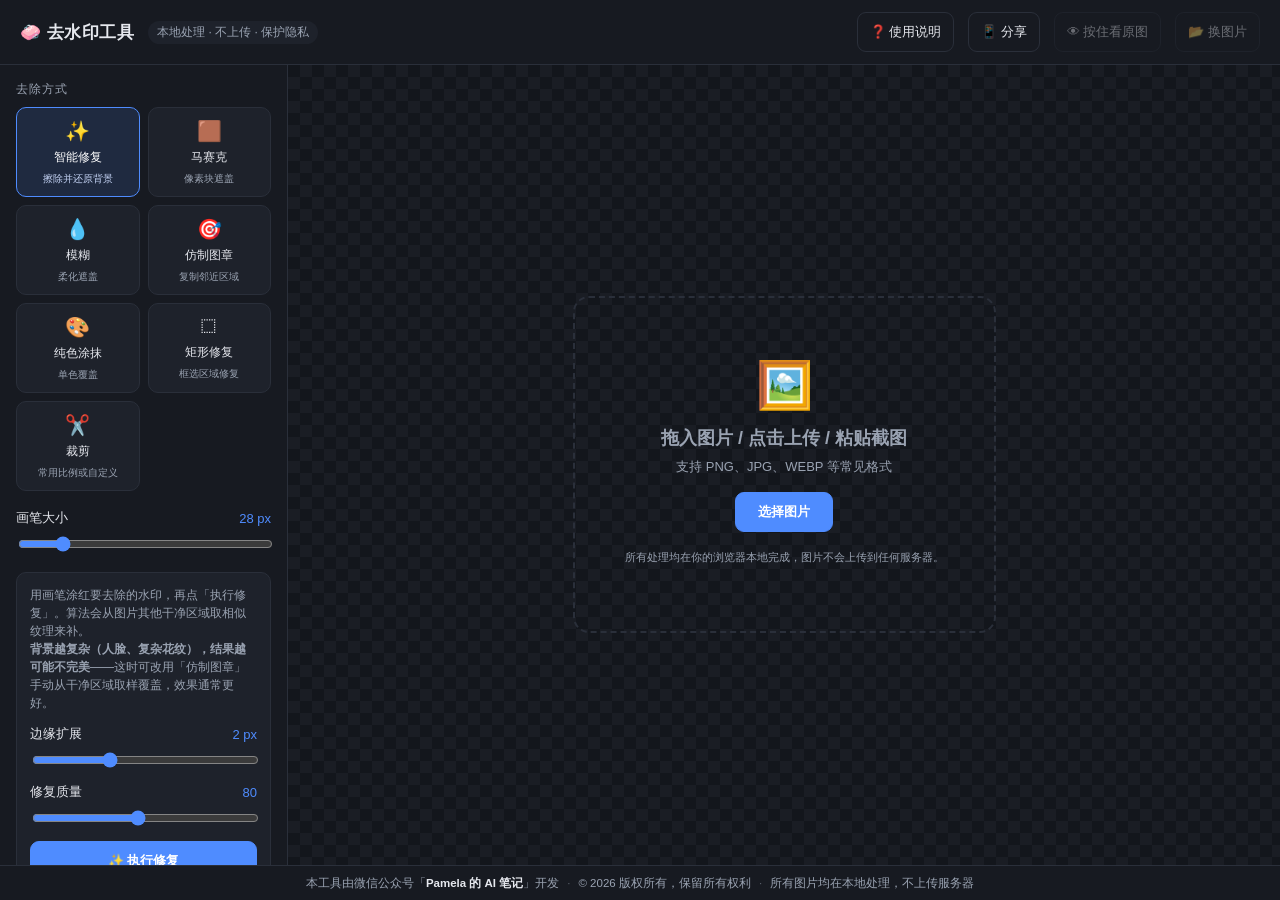
==== commit ea7a85c4: "更新页脚微信公众号标识" ====
--- a/index.html
+++ b/index.html
@@ -288,7 +288,7 @@
 </div>
 
 <footer class="site-footer">
-  本工具由「<b>Pamela 的 AI 笔记</b>」开发<span class="sep">·</span>© 2026 版权所有，保留所有权利<span class="sep">·</span>所有图片均在本地处理，不上传服务器
+  本工具由微信公众号「<b>Pamela 的 AI 笔记</b>」开发<span class="sep">·</span>© 2026 版权所有，保留所有权利<span class="sep">·</span>所有图片均在本地处理，不上传服务器
 </footer>
 
 <input type="file" id="fileInput" accept="image/*" style="display:none;">
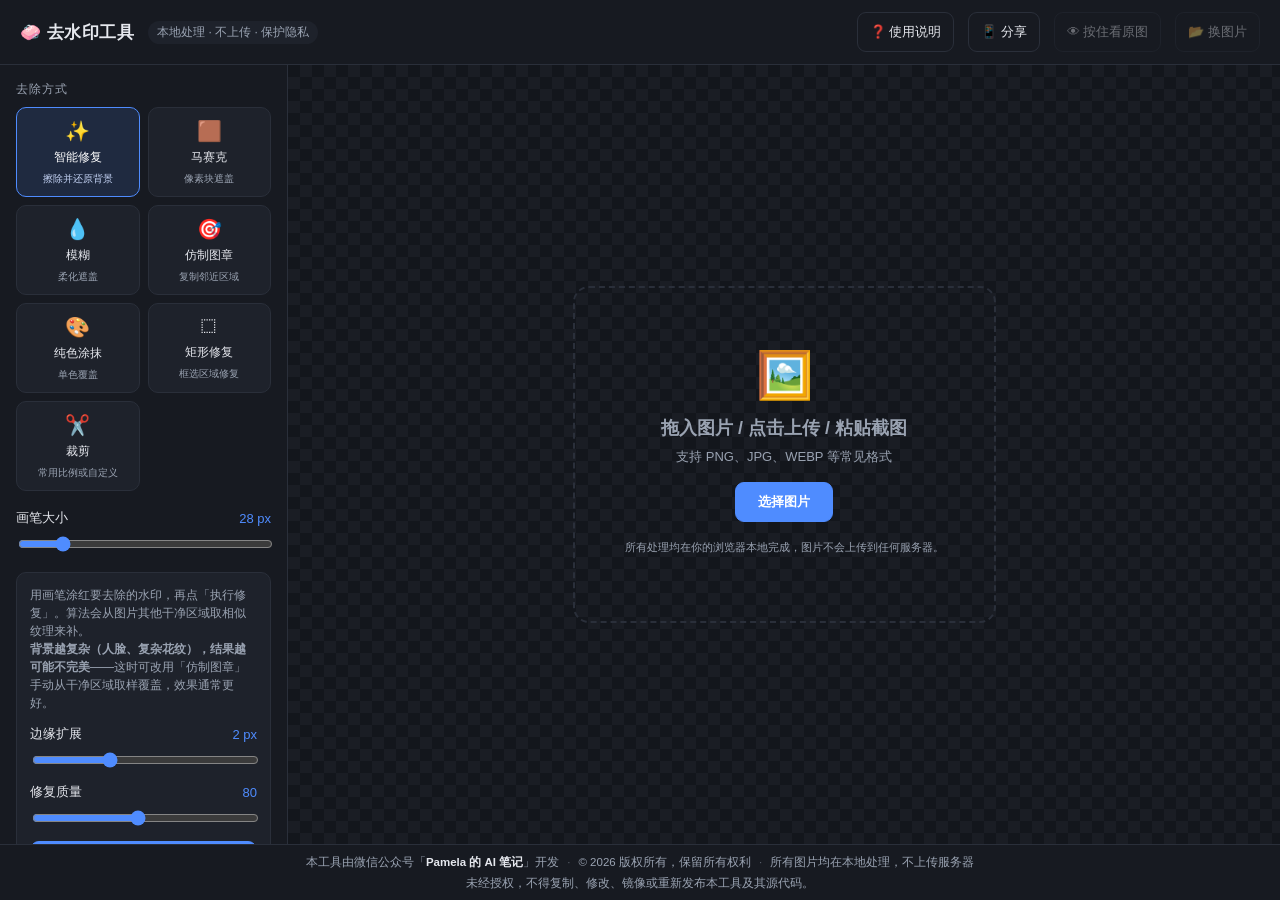
==== commit 3fc796a0: "feat: 增加公众号引导与马赛克框选" ====
--- a/index.html
+++ b/index.html
@@ -143,6 +143,7 @@
   }
   .site-footer b{color:var(--text); font-weight:600;}
   .site-footer .sep{margin:0 8px; opacity:.5;}
+  .site-footer .copyright-notice{display:block; margin-top:2px;}
   kbd{background:var(--panel-2); border:1px solid var(--border); border-bottom-width:2px; border-radius:5px; padding:1px 6px; font-size:11px; font-family:inherit;}
   ::-webkit-scrollbar{width:10px; height:10px;}
   ::-webkit-scrollbar-thumb{background:#2c313c; border-radius:5px;}
@@ -165,6 +166,13 @@
   .modal-body .tool-row .ti{font-size:22px; flex-shrink:0; width:30px; text-align:center;}
   .modal-body .tool-row .tc b{color:var(--text);}
   .modal-body .tool-row .tc{font-size:13px; color:var(--muted); line-height:1.65;}
+  .follow-intro{margin:0 auto 23px; text-align:center; color:var(--muted); font-size:13px; line-height:1.75; white-space:nowrap;}
+  .follow-card{max-width:284px; margin:0 auto; background:var(--panel-2); border:1px solid var(--border); border-radius:13px; padding:19px 16px 17px; text-align:center;}
+  .follow-card h3{display:block; margin:0 0 7px; color:var(--text); font-size:14px;}
+  .follow-card p{margin:0 0 15px; color:var(--muted); font-size:12px; line-height:1.55;}
+  .follow-qr{display:block; width:min(100%,220px); aspect-ratio:1; margin:0 auto; border-radius:11px; object-fit:cover; background:#fff;}
+  .follow-note{text-align:center; color:var(--muted); font-size:11.5px; line-height:1.8; margin:22px 0 0;}
+  #followModal .modal-body{padding:24px 24px 31px;}
   @media (max-width:780px){
     .main{flex-direction:column;}
     .sidebar{width:100%; max-height:46%; border-right:none; border-bottom:1px solid var(--border); padding:14px; gap:14px;}
@@ -180,6 +188,12 @@
     .drop-hint .big{font-size:40px;}
     .site-footer{font-size:10.5px; padding:7px 12px;}
     .site-footer .sep{margin:0 5px;}
+    .follow-intro{margin-bottom:18px; white-space:normal;}
+    .follow-card{padding:14px 11px;}
+    .follow-card h3{font-size:13px;}
+    .follow-card p{font-size:11px; margin-bottom:11px;}
+    .follow-note{margin-top:18px;}
+    #followModal .modal-body{padding:20px 14px 25px;}
   }
   @media (max-width:460px){
     header h1{font-size:15px; letter-spacing:0;}
@@ -289,6 +303,7 @@
 
 <footer class="site-footer">
   本工具由微信公众号「<b>Pamela 的 AI 笔记</b>」开发<span class="sep">·</span>© 2026 版权所有，保留所有权利<span class="sep">·</span>所有图片均在本地处理，不上传服务器
+  <span class="copyright-notice">未经授权，不得复制、修改、镜像或重新发布本工具及其源代码。</span>
 </footer>
 
 <input type="file" id="fileInput" accept="image/*" style="display:none;">
@@ -317,7 +332,7 @@
       <div class="tool-row"><div class="ti">✨</div><div class="tc"><b>智能修复</b>（最常用）—— 用画笔把水印涂红，再点「执行修复」，算法会参考四周像素<b>还原背景</b>。最适合：透明 LOGO、文字水印，且背景比较干净或是渐变/纯色。</div></div>
       <div class="tool-row"><div class="ti">⬚</div><div class="tc"><b>矩形修复</b> —— 直接拖拽框选一块矩形区域，松手自动还原。适合边角的方块台标。</div></div>
       <div class="tool-row"><div class="ti">🎯</div><div class="tc"><b>仿制图章</b> —— 先按住 <kbd>Alt</kbd> 点一下干净区域设为「取样点」（绿色十字），再涂抹水印，会把取样区纹理复制过去。<b>背景复杂（人脸、花纹）时比智能修复更好用。</b></div></div>
-      <div class="tool-row"><div class="ti">🟫</div><div class="tc"><b>马赛克</b> —— 涂抹处变成像素块遮盖。不需要还原、只想盖住时用。</div></div>
+      <div class="tool-row"><div class="ti">🟫</div><div class="tc"><b>马赛克</b> —— 涂抹处变成像素块遮盖。支持<b>「涂抹」</b>逐处处理，也支持<b>「框选」</b>一次覆盖整块区域。</div></div>
       <div class="tool-row"><div class="ti">💧</div><div class="tc"><b>模糊</b> —— 涂抹处柔化遮盖，比马赛克自然。支持两种方式：<b>「涂抹」</b>用画笔逐处糊；<b>「框选」</b>拖拽一个矩形，松手后整块一次性模糊，<b>大片要打码的区域用框选更快</b>。</div></div>
       <div class="tool-row"><div class="ti">🎨</div><div class="tc"><b>纯色涂抹</b> —— 用选定的单一颜色直接盖掉。</div></div>
       <div class="tool-row"><div class="ti">✂️</div><div class="tc"><b>裁剪</b> —— 可选自由、1:1、4:3、3:4、16:9、9:16 常用比例，也可以直接拖拽自定义选区，或输入精确的像素宽高。选区可以移动，并可拖动四角继续调整。</div></div>
@@ -361,6 +376,25 @@
   </div>
 </div>
 
+<!-- 首次完成后的公众号关注引导弹窗 -->
+<div class="modal" id="followModal" role="dialog" aria-modal="true" aria-labelledby="followTitle">
+  <div class="modal-box" style="max-width:430px;">
+    <div class="modal-head">
+      <h2 id="followTitle">🎉 处理完成</h2>
+      <button class="modal-close" id="followClose" title="关闭" aria-label="关闭">×</button>
+    </div>
+    <div class="modal-body">
+      <p class="follow-intro">觉得好用，欢迎关注公众号，获取更多实用 AI 工具和方法。</p>
+      <section class="follow-card">
+        <h3>关注公众号</h3>
+        <p>微信扫码关注「Pamela 的 AI 笔记」</p>
+        <img class="follow-qr" src="wechat-official-account-qr.jpg" alt="Pamela 的 AI 笔记微信公众号二维码">
+      </section>
+      <p class="follow-note">感谢你的关注；图片仍只在你的浏览器本地处理。</p>
+    </div>
+  </div>
+</div>
+
 <script>
 "use strict";
 (function(){
@@ -404,6 +438,7 @@
   let cloneOffset=null;          // {dx,dy} active during clone stroke
   // rect tool
   let rectStart=null;
+  let mosaicMode='brush';          // 马赛克工具：'brush' 涂抹 | 'rect' 框选
   let blurMode='brush';            // 模糊工具：'brush' 涂抹 | 'rect' 框选
   // crop tool
   let cropSelection=null;          // {x,y,w,h} in image pixels
@@ -694,7 +729,8 @@
   let cursorPos=null;
   function renderOverlay(){
     octx.clearRect(0,0,cw,ch);
-    const rectMode = currentTool==='rect' || currentTool==='crop' || (currentTool==='blur' && blurMode==='rect');
+    const rectMode = currentTool==='rect' || currentTool==='crop' ||
+      (currentTool==='mosaic' && mosaicMode==='rect') || (currentTool==='blur' && blurMode==='rect');
     // mask
     if(currentTool!=='crop') octx.drawImage(maskCanvas,0,0);
     // rect preview
@@ -1155,6 +1191,20 @@
       hideBusy();
     },30);
   }
+  function executeMosaicRect(x,y,w,h){
+    x=Math.max(0,x); y=Math.max(0,y);
+    const xe=Math.min(cw,x+w), ye=Math.min(ch,y+h);
+    const width=xe-x, height=ye-y;
+    if(width<=0||height<=0) return;
+    showBusy('马赛克处理中…');
+    setTimeout(()=>{
+      const region=ctx.getImageData(x,y,width,height);
+      region.data.set(pixelate(region.data,width,height,opt.mosaicBlock));
+      ctx.putImageData(region,x,y);
+      pushHistory(); trackEvent('mosaic_applied',{mode:'rect'}); toast('马赛克完成');
+      hideBusy();
+    },30);
+  }
 
   // ---------- pointer interaction ----------
   function startStroke(pos,e){
@@ -1162,6 +1212,7 @@
     if(currentTool==='crop'){ startCrop(pos); renderOverlay(); return; }
     if(currentTool==='inpaint'){ paintMask(pos.x,pos.y,pos.x,pos.y); renderOverlay(); return; }
     if(currentTool==='rect'){ rectStart={x:pos.x,y:pos.y}; return; }
+    if(currentTool==='mosaic' && mosaicMode==='rect'){ rectStart={x:pos.x,y:pos.y}; return; }
     if(currentTool==='blur' && blurMode==='rect'){ rectStart={x:pos.x,y:pos.y}; return; }
     if(currentTool==='clone'){
       if(e.altKey || !cloneSource){
@@ -1183,6 +1234,7 @@
     if(currentTool==='crop'){ moveCrop(pos); return; }
     if(currentTool==='inpaint'){ paintMask(lastX,lastY,pos.x,pos.y); renderOverlay(); lastX=pos.x;lastY=pos.y; return; }
     if(currentTool==='rect'){ renderOverlay(); return; }
+    if(currentTool==='mosaic' && mosaicMode==='rect'){ renderOverlay(); return; }
     if(currentTool==='blur' && blurMode==='rect'){ renderOverlay(); return; }
     strokeStamp(lastX,lastY,pos.x,pos.y);
     lastX=pos.x; lastY=pos.y;
@@ -1206,6 +1258,15 @@
       executeRect(Math.round(x),Math.round(y),Math.round(w),Math.round(h));
       return;
     }
+    if(currentTool==='mosaic' && mosaicMode==='rect'){
+      if(rectStart){
+        const x=Math.min(rectStart.x,pos.x), y=Math.min(rectStart.y,pos.y);
+        const w=Math.abs(pos.x-rectStart.x), h=Math.abs(pos.y-rectStart.y);
+        rectStart=null; renderOverlay();
+        if(w>=3&&h>=3) executeMosaicRect(Math.round(x),Math.round(y),Math.round(w),Math.round(h));
+      }
+      return;
+    }
     if(currentTool==='blur' && blurMode==='rect'){
       if(rectStart){
         const x=Math.min(rectStart.x,pos.x), y=Math.min(rectStart.y,pos.y);
@@ -1217,7 +1278,7 @@
     }
     // pixel tools: commit
     pushHistory();
-    if(currentTool==='mosaic') trackEvent('mosaic_applied');
+    if(currentTool==='mosaic') trackEvent('mosaic_applied',{mode:'brush'});
     else if(currentTool==='blur') trackEvent('blur_applied');
     else if(currentTool==='clone') trackEvent('clone_applied');
     else if(currentTool==='solid') trackEvent('solid_applied');
@@ -1259,7 +1320,14 @@
       <div class="field"><label>修复质量 <span class="val">${opt.inpaintQuality}</span></label>
         <input type="range" min="10" max="160" value="${opt.inpaintQuality}" data-opt="inpaintQuality"></div>`,
     mosaic:()=>`
-      <div class="hint">直接在水印上涂抹，覆盖为像素马赛克。</div>
+      <div class="field"><label>马赛克方式</label>
+        <div class="seg" id="mosaicModeSeg">
+          <button type="button" class="seg-btn ${mosaicMode==='brush'?'active':''}" data-mosaicmode="brush">🖌 涂抹</button>
+          <button type="button" class="seg-btn ${mosaicMode==='rect'?'active':''}" data-mosaicmode="rect">▭ 框选</button>
+        </div></div>
+      <div class="hint">${mosaicMode==='brush'
+        ? '用画笔在水印上涂抹，逐处覆盖为像素马赛克。'
+        : '在图片上拖拽框选一个矩形区域，松手后整块一次性添加马赛克。'}</div>
       <div class="field"><label>马赛克块大小 <span class="val">${opt.mosaicBlock} px</span></label>
         <input type="range" min="4" max="50" value="${opt.mosaicBlock}" data-opt="mosaicBlock"></div>`,
     blur:()=>`
@@ -1320,6 +1388,13 @@
     });
     const ai=document.getElementById('applyInpaint'); if(ai) ai.onclick=executeInpaint;
     const cm=document.getElementById('clearMaskBtn'); if(cm) cm.onclick=clearMask;
+    optsEl.querySelectorAll('[data-mosaicmode]').forEach(el=>{
+      el.addEventListener('click',()=>{
+        mosaicMode=el.dataset.mosaicmode;
+        rectStart=null;
+        renderOptions(); renderOverlay();
+      });
+    });
     optsEl.querySelectorAll('[data-blurmode]').forEach(el=>{
       el.addEventListener('click',()=>{
         blurMode=el.dataset.blurmode;
@@ -1370,6 +1445,7 @@
       a.href=URL.createObjectURL(blob);
       a.download='去水印_'+Date.now()+'.png';
       a.click(); URL.revokeObjectURL(a.href);
+      setTimeout(openFollowPrompt,180);
     },'image/png');
   };
   document.getElementById('uploadBtn').onclick=()=>fileInput.click();
@@ -1438,6 +1514,28 @@
     navigator.clipboard?.writeText(u.value).then(()=>toast('链接已复制')).catch(()=>{ u.select(); document.execCommand('copy'); toast('链接已复制'); });
   };
 
+  // ---------- first-use follow modal ----------
+  const followModal=document.getElementById('followModal');
+  const FOLLOW_PROMPT_KEY='pamela_follow_prompt_last_date_v1';
+  let followPromptShown=false;
+  function openFollowPrompt(){
+    const isLocalPreview=location.protocol==='file:'||location.hostname==='localhost'||location.hostname==='127.0.0.1';
+    if(!isLocalPreview&&followPromptShown) return;
+    const now=new Date();
+    const today=[now.getFullYear(),String(now.getMonth()+1).padStart(2,'0'),String(now.getDate()).padStart(2,'0')].join('-');
+    let lastShown='';
+    try{ lastShown=localStorage.getItem(FOLLOW_PROMPT_KEY)||''; }catch(_){ }
+    if(!isLocalPreview&&lastShown===today) return;
+    if(!isLocalPreview){
+      followPromptShown=true;
+      try{ localStorage.setItem(FOLLOW_PROMPT_KEY,today); }catch(_){ }
+    }
+    followModal.classList.add('show');
+    trackEvent('wechat_follow_prompt_shown',{source:isLocalPreview?'local_preview':'daily_download'});
+  }
+  const closeFollow=()=>followModal.classList.remove('show');
+  document.getElementById('followClose').onclick=closeFollow;
+
   window.addEventListener('keydown',e=>{ if(e.key==='Escape'){ closeHelp(); closeShare(); } });
 
   // ---------- zoom & pan wiring ----------
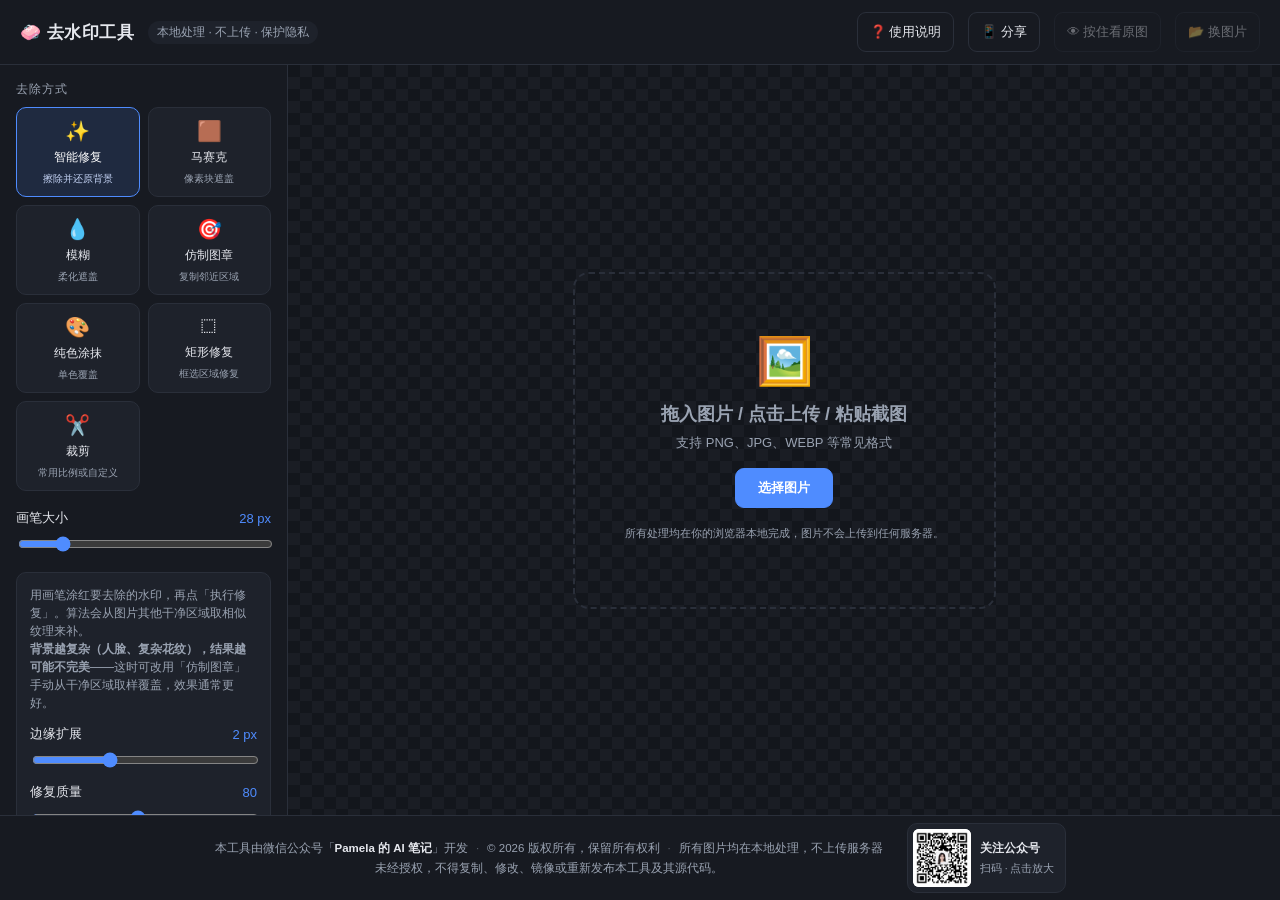
==== commit 9a9cd927: "feat: add WeChat QR to footer and share dialog" ====
--- a/index.html
+++ b/index.html
@@ -137,13 +137,21 @@
   @keyframes spin{to{transform:rotate(360deg);}}
   .footnote{font-size:11px; color:var(--muted); line-height:1.6; margin-top:auto;}
   .site-footer{
-    flex-shrink:0; text-align:center; font-size:11.5px; color:var(--muted);
+    flex-shrink:0; font-size:11.5px; color:var(--muted);
     background:var(--panel); border-top:1px solid var(--border);
-    padding:8px 16px; line-height:1.6;
-  }
+    padding:7px 16px; line-height:1.6;
+  }
+  .site-footer-inner{max-width:1120px; margin:0 auto; display:flex; align-items:center; justify-content:center; gap:24px;}
+  .site-footer-copy{text-align:center;}
   .site-footer b{color:var(--text); font-weight:600;}
   .site-footer .sep{margin:0 8px; opacity:.5;}
   .site-footer .copyright-notice{display:block; margin-top:2px;}
+  .footer-follow{display:flex; align-items:center; gap:9px; flex-shrink:0; padding:5px 10px 5px 5px; border:1px solid var(--border); border-radius:10px; background:var(--panel-2); color:var(--text); font:inherit; text-align:left; cursor:pointer; transition:border-color .15s,background .15s;}
+  .footer-follow:hover,.footer-follow:focus-visible{border-color:var(--accent); background:#252b38; outline:none;}
+  .footer-follow img{display:block; width:58px; height:58px; border-radius:6px; background:#fff;}
+  .footer-follow strong,.footer-follow small{display:block; white-space:nowrap;}
+  .footer-follow strong{font-size:11.5px; font-weight:600;}
+  .footer-follow small{margin-top:2px; font-size:10.5px; color:var(--muted);}
   kbd{background:var(--panel-2); border:1px solid var(--border); border-bottom-width:2px; border-radius:5px; padding:1px 6px; font-size:11px; font-family:inherit;}
   ::-webkit-scrollbar{width:10px; height:10px;}
   ::-webkit-scrollbar-thumb{background:#2c313c; border-radius:5px;}
@@ -166,6 +174,14 @@
   .modal-body .tool-row .ti{font-size:22px; flex-shrink:0; width:30px; text-align:center;}
   .modal-body .tool-row .tc b{color:var(--text);}
   .modal-body .tool-row .tc{font-size:13px; color:var(--muted); line-height:1.65;}
+  .share-grid{display:grid; grid-template-columns:repeat(2,minmax(0,1fr)); gap:12px; margin-top:17px;}
+  .share-qr-card{min-width:0; padding:16px 12px 17px; border:1px solid var(--border); border-radius:12px; background:var(--panel-2);}
+  .share-qr-card h3{display:block; margin:0 0 4px; color:var(--text); font-size:14px;}
+  .share-qr-card p{margin:0 0 12px; color:var(--muted); font-size:12px;}
+  .share-qr-card img{display:block; max-width:100%; margin:0 auto;}
+  .share-link-row{display:flex; gap:8px; margin-top:17px;}
+  .share-link-row input{flex:1; min-width:0; background:var(--panel-2); border:1px solid var(--border); border-radius:8px; color:var(--text); padding:9px 11px; font-size:12px;}
+  .share-link-row .btn{width:auto; padding:9px 14px;}
   .follow-intro{margin:0 auto 23px; text-align:center; color:var(--muted); font-size:13px; line-height:1.75; white-space:nowrap;}
   .follow-card{max-width:284px; margin:0 auto; background:var(--panel-2); border:1px solid var(--border); border-radius:13px; padding:19px 16px 17px; text-align:center;}
   .follow-card h3{display:block; margin:0 0 7px; color:var(--text); font-size:14px;}
@@ -186,8 +202,13 @@
     .stage{padding:14px;}
     .drop-hint{padding:42px 26px;}
     .drop-hint .big{font-size:40px;}
-    .site-footer{font-size:10.5px; padding:7px 12px;}
+    .site-footer{font-size:10.5px; padding:6px 10px;}
+    .site-footer-inner{gap:10px;}
+    .site-footer-copy{flex:1;}
     .site-footer .sep{margin:0 5px;}
+    .footer-follow{padding:3px;}
+    .footer-follow img{width:48px; height:48px;}
+    .footer-follow span{display:none;}
     .follow-intro{margin-bottom:18px; white-space:normal;}
     .follow-card{padding:14px 11px;}
     .follow-card h3{font-size:13px;}
@@ -201,6 +222,8 @@
     header .btn{font-size:12.5px; padding:10px 4px; gap:4px;}
     .tool-btn{padding:10px 4px;}
     .tool-btn .ic{font-size:19px;}
+    .share-grid{grid-template-columns:1fr;}
+    .share-qr-card{padding:13px 12px;}
   }
 </style>
 </head>
@@ -302,8 +325,16 @@
 </div>
 
 <footer class="site-footer">
-  本工具由微信公众号「<b>Pamela 的 AI 笔记</b>」开发<span class="sep">·</span>© 2026 版权所有，保留所有权利<span class="sep">·</span>所有图片均在本地处理，不上传服务器
-  <span class="copyright-notice">未经授权，不得复制、修改、镜像或重新发布本工具及其源代码。</span>
+  <div class="site-footer-inner">
+    <div class="site-footer-copy">
+      本工具由微信公众号「<b>Pamela 的 AI 笔记</b>」开发<span class="sep">·</span>© 2026 版权所有，保留所有权利<span class="sep">·</span>所有图片均在本地处理，不上传服务器
+      <span class="copyright-notice">未经授权，不得复制、修改、镜像或重新发布本工具及其源代码。</span>
+    </div>
+    <button type="button" class="footer-follow" id="footerFollowBtn" aria-label="查看 Pamela 的 AI 笔记公众号二维码">
+      <img src="wechat-official-account-qr.jpg" alt="">
+      <span><strong>关注公众号</strong><small>扫码 · 点击放大</small></span>
+    </button>
+  </div>
 </footer>
 
 <input type="file" id="fileInput" accept="image/*" style="display:none;">
@@ -356,21 +387,32 @@
 
 <!-- 分享弹窗 -->
 <div class="modal" id="shareModal">
-  <div class="modal-box" style="max-width:400px;">
+  <div class="modal-box" style="max-width:590px;">
     <div class="modal-head">
       <h2>📱 分享此工具</h2>
       <button class="modal-close" id="shareClose" title="关闭">×</button>
     </div>
     <div class="modal-body" style="text-align:center;">
-      <p style="color:var(--muted); font-size:13px; margin-top:0;">手机扫码即可打开使用，无需下载</p>
+      <p style="color:var(--muted); font-size:13px; margin-top:0;">分享工具，也欢迎关注「Pamela 的 AI 笔记」</p>
+      <div class="share-grid">
+        <section class="share-qr-card">
+          <h3>分享网页</h3>
+          <p>扫码打开工具 · 无需下载</p>
       <img src="[data-uri]" alt="二维码" style="width:220px; height:220px; background:#fff; padding:10px; border-radius:12px; image-rendering:pixelated;">
-      <div style="display:flex; gap:8px; margin-top:18px;">
+        </section>
+        <section class="share-qr-card">
+          <h3>关注公众号</h3>
+          <p>微信扫码关注 · 获取更多实用工具</p>
+          <img src="wechat-official-account-qr.jpg" alt="Pamela 的 AI 笔记微信公众号二维码" width="220" height="220" style="background:#fff; padding:10px; border-radius:12px;">
+        </section>
+      </div>
+      <div class="share-link-row">
         <input id="shareUrl" readonly value="https://pamelaaaaa1218.github.io/watermark-remover/"
-          style="flex:1; background:var(--panel-2); border:1px solid var(--border); border-radius:8px; color:var(--text); padding:9px 11px; font-size:12px;">
-        <button class="btn" id="copyUrl" style="width:auto; padding:9px 14px;">复制</button>
+          aria-label="工具网址">
+        <button class="btn" id="copyUrl">复制链接</button>
       </div>
       <p style="color:var(--muted); font-size:12px; margin-top:16px; line-height:1.6;">
-        把链接或二维码发给同事，对方在浏览器点开即用；<br>所有图片仍在各自浏览器本地处理，不会上传。
+        图片仍只在各自的浏览器本地处理，不会上传。
       </p>
     </div>
   </div>
@@ -384,7 +426,7 @@
       <button class="modal-close" id="followClose" title="关闭" aria-label="关闭">×</button>
     </div>
     <div class="modal-body">
-      <p class="follow-intro">觉得好用，欢迎关注公众号，获取更多实用 AI 工具和方法。</p>
+      <p class="follow-intro" id="followIntro">觉得好用，欢迎关注公众号，获取更多实用 AI 工具和方法。</p>
       <section class="follow-card">
         <h3>关注公众号</h3>
         <p>微信扫码关注「Pamela 的 AI 笔记」</p>
@@ -1516,8 +1558,19 @@
 
   // ---------- first-use follow modal ----------
   const followModal=document.getElementById('followModal');
+  const followTitle=document.getElementById('followTitle');
+  const followIntro=document.getElementById('followIntro');
   const FOLLOW_PROMPT_KEY='pamela_follow_prompt_last_date_v1';
   let followPromptShown=false;
+  function showFollowModal(source){
+    const fromFooter=source==='footer';
+    followTitle.textContent=fromFooter?'关注公众号':'🎉 处理完成';
+    followIntro.textContent=fromFooter
+      ? '微信扫码关注「Pamela 的 AI 笔记」，获取更多实用 AI 工具和方法。'
+      : '觉得好用，欢迎关注公众号，获取更多实用 AI 工具和方法。';
+    followModal.classList.add('show');
+    trackEvent('wechat_follow_prompt_shown',{source});
+  }
   function openFollowPrompt(){
     const isLocalPreview=location.protocol==='file:'||location.hostname==='localhost'||location.hostname==='127.0.0.1';
     if(!isLocalPreview&&followPromptShown) return;
@@ -1530,11 +1583,11 @@
       followPromptShown=true;
       try{ localStorage.setItem(FOLLOW_PROMPT_KEY,today); }catch(_){ }
     }
-    followModal.classList.add('show');
-    trackEvent('wechat_follow_prompt_shown',{source:isLocalPreview?'local_preview':'daily_download'});
+    showFollowModal(isLocalPreview?'local_preview':'daily_download');
   }
   const closeFollow=()=>followModal.classList.remove('show');
   document.getElementById('followClose').onclick=closeFollow;
+  document.getElementById('footerFollowBtn').onclick=()=>showFollowModal('footer');
 
   window.addEventListener('keydown',e=>{ if(e.key==='Escape'){ closeHelp(); closeShare(); } });
 
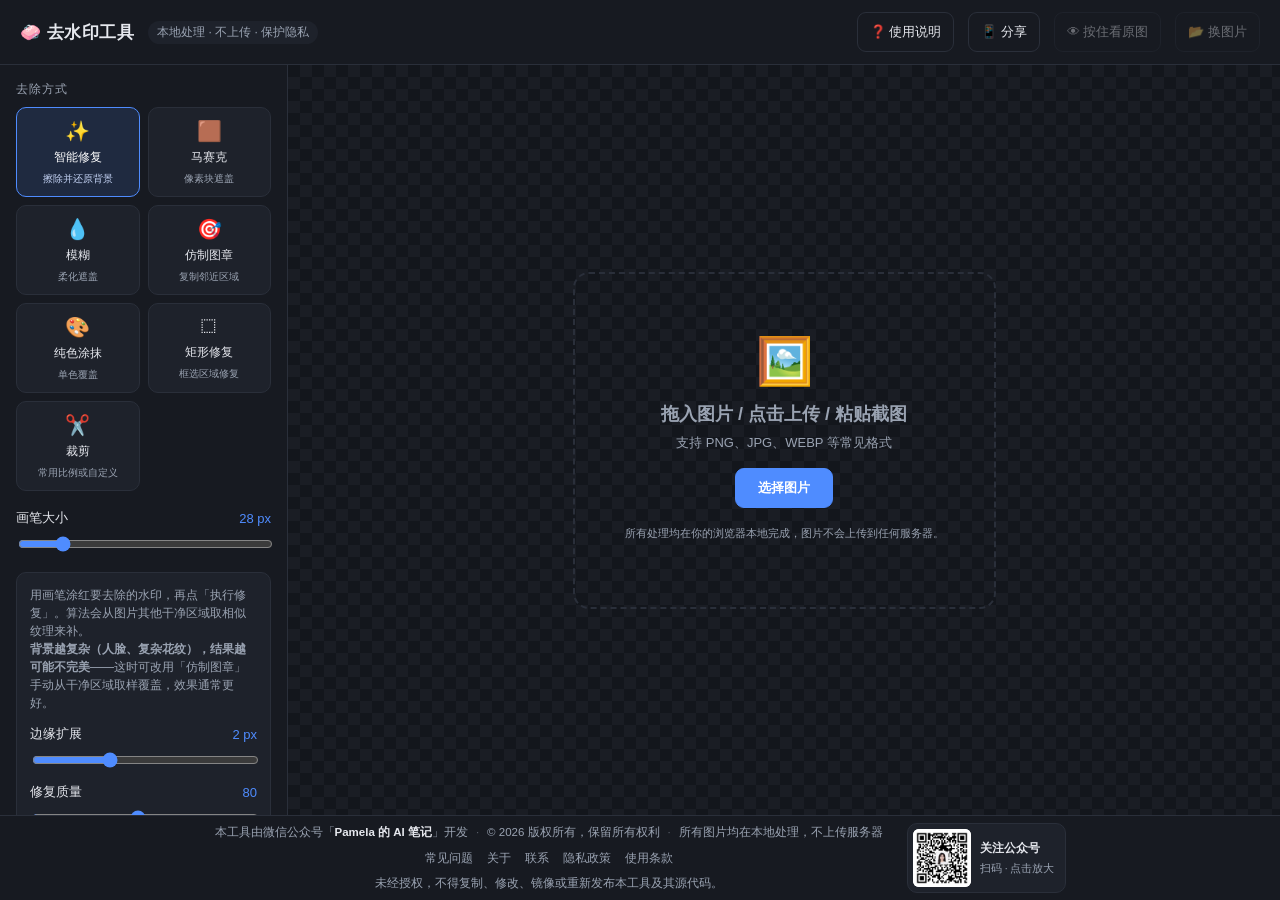
==== commit b8f45feb: "feat: add policy and help pages for wmfree.com Add privacy, about, contact, terms and FAQ pages with" ====
--- a/index.html
+++ b/index.html
@@ -1,6 +1,7 @@
 <!DOCTYPE html>
 <html lang="zh-CN">
 <head>
+<!-- ADSENSE: 通过后把 Google 给的广告代码贴这里 -->
 <!-- Google tag (gtag.js) -->
 <script async src="https://www.googletagmanager.com/gtag/js?id=G-QK1S0Y1B4C"></script>
 <script>
@@ -12,6 +13,8 @@
 <meta charset="UTF-8">
 <meta name="viewport" content="width=device-width, initial-scale=1.0">
 <title>去水印工具 · 多功能本地处理</title>
+<meta name="description" content="在浏览器本地编辑图片，支持智能修复、仿制图章、马赛克、模糊与裁剪。图片无需上传，处理后可导出 PNG。">
+<link rel="canonical" href="https://wmfree.com/">
 <style>
   :root{
     --bg:#0f1115; --panel:#171a21; --panel-2:#1e222b; --border:#2a2f3a;
@@ -146,6 +149,10 @@
   .site-footer b{color:var(--text); font-weight:600;}
   .site-footer .sep{margin:0 8px; opacity:.5;}
   .site-footer .copyright-notice{display:block; margin-top:2px;}
+  .footer-links{display:flex; flex-wrap:wrap; justify-content:center; align-items:center; gap:0 14px; margin:4px 0;}
+  .footer-links a{color:var(--muted); text-decoration:none; padding:3px 0; white-space:nowrap;}
+  .footer-links a:hover{color:var(--text); text-decoration:underline; text-underline-offset:3px;}
+  .footer-links a:focus-visible{outline:2px solid var(--accent); outline-offset:3px; border-radius:2px;}
   .footer-follow{display:flex; align-items:center; gap:9px; flex-shrink:0; padding:5px 10px 5px 5px; border:1px solid var(--border); border-radius:10px; background:var(--panel-2); color:var(--text); font:inherit; text-align:left; cursor:pointer; transition:border-color .15s,background .15s;}
   .footer-follow:hover,.footer-follow:focus-visible{border-color:var(--accent); background:#252b38; outline:none;}
   .footer-follow img{display:block; width:58px; height:58px; border-radius:6px; background:#fff;}
@@ -328,6 +335,13 @@
   <div class="site-footer-inner">
     <div class="site-footer-copy">
       本工具由微信公众号「<b>Pamela 的 AI 笔记</b>」开发<span class="sep">·</span>© 2026 版权所有，保留所有权利<span class="sep">·</span>所有图片均在本地处理，不上传服务器
+      <nav class="footer-links" aria-label="网站信息">
+        <a href="faq.html">常见问题</a>
+        <a href="about.html">关于</a>
+        <a href="contact.html">联系</a>
+        <a href="privacy.html">隐私政策</a>
+        <a href="terms.html">使用条款</a>
+      </nav>
       <span class="copyright-notice">未经授权，不得复制、修改、镜像或重新发布本工具及其源代码。</span>
     </div>
     <button type="button" class="footer-follow" id="footerFollowBtn" aria-label="查看 Pamela 的 AI 笔记公众号二维码">
@@ -407,7 +421,7 @@
         </section>
       </div>
       <div class="share-link-row">
-        <input id="shareUrl" readonly value="https://pamelaaaaa1218.github.io/watermark-remover/"
+        <input id="shareUrl" readonly value="https://wmfree.com/"
           aria-label="工具网址">
         <button class="btn" id="copyUrl">复制链接</button>
       </div>
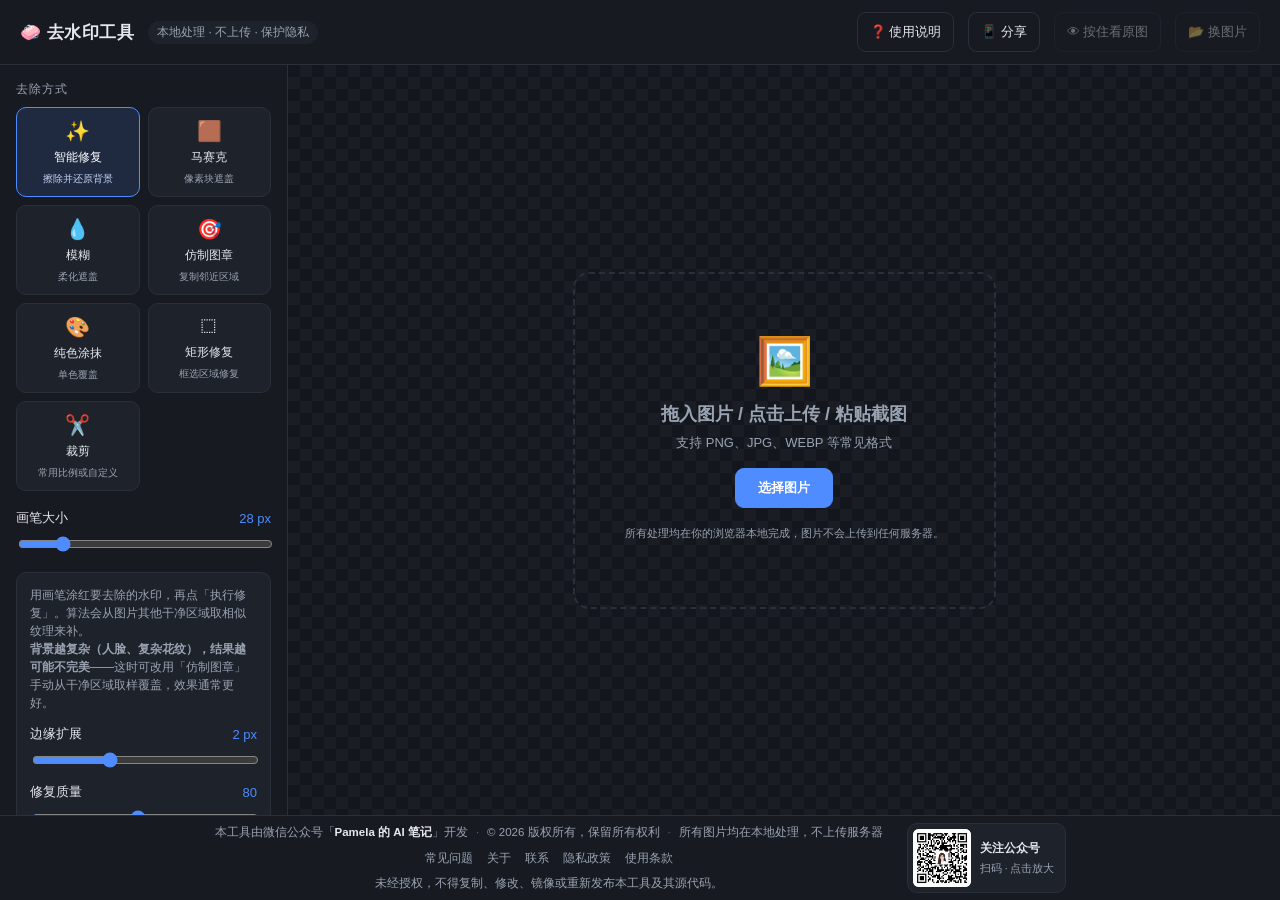
==== commit 36833830: "fix: 更新公众号图片及统计参数" ====
--- a/index.html
+++ b/index.html
@@ -345,7 +345,7 @@
       <span class="copyright-notice">未经授权，不得复制、修改、镜像或重新发布本工具及其源代码。</span>
     </div>
     <button type="button" class="footer-follow" id="footerFollowBtn" aria-label="查看 Pamela 的 AI 笔记公众号二维码">
-      <img src="wechat-official-account-qr.jpg" alt="">
+      <img src="assets/wechat-follow-qr.jpg" alt="">
       <span><strong>关注公众号</strong><small>扫码 · 点击放大</small></span>
     </button>
   </div>
@@ -417,7 +417,7 @@
         <section class="share-qr-card">
           <h3>关注公众号</h3>
           <p>微信扫码关注 · 获取更多实用工具</p>
-          <img src="wechat-official-account-qr.jpg" alt="Pamela 的 AI 笔记微信公众号二维码" width="220" height="220" style="background:#fff; padding:10px; border-radius:12px;">
+          <img src="assets/wechat-follow-qr.jpg" alt="Pamela 的 AI 笔记微信公众号二维码" width="220" height="220" style="background:#fff; padding:10px; border-radius:12px;">
         </section>
       </div>
       <div class="share-link-row">
@@ -444,7 +444,7 @@
       <section class="follow-card">
         <h3>关注公众号</h3>
         <p>微信扫码关注「Pamela 的 AI 笔记」</p>
-        <img class="follow-qr" src="wechat-official-account-qr.jpg" alt="Pamela 的 AI 笔记微信公众号二维码">
+        <img class="follow-qr" src="assets/wechat-follow-qr.jpg" alt="Pamela 的 AI 笔记微信公众号二维码">
       </section>
       <p class="follow-note">感谢你的关注；图片仍只在你的浏览器本地处理。</p>
     </div>
@@ -1583,7 +1583,7 @@
       ? '微信扫码关注「Pamela 的 AI 笔记」，获取更多实用 AI 工具和方法。'
       : '觉得好用，欢迎关注公众号，获取更多实用 AI 工具和方法。';
     followModal.classList.add('show');
-    trackEvent('wechat_follow_prompt_shown',{source});
+    trackEvent('wechat_follow_prompt_shown',{prompt_source:source});
   }
   function openFollowPrompt(){
     const isLocalPreview=location.protocol==='file:'||location.hostname==='localhost'||location.hostname==='127.0.0.1';
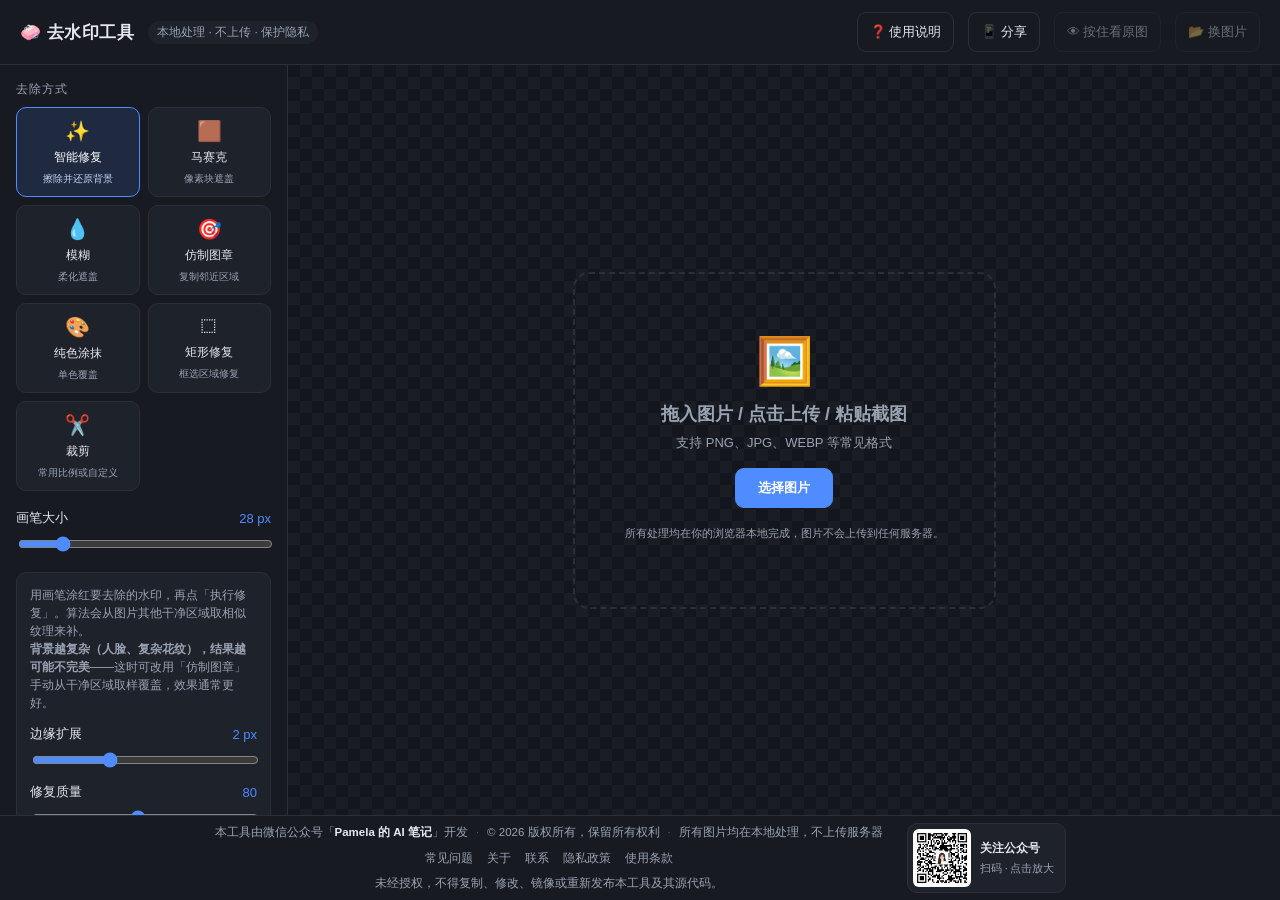
==== commit 2df35f12: "feat: 按平台生成分享链接" ====
--- a/index.html
+++ b/index.html
@@ -1,7 +1,9 @@
 <!DOCTYPE html>
 <html lang="zh-CN">
 <head>
-<!-- ADSENSE: 通过后把 Google 给的广告代码贴这里 -->
+<!-- AdSense site verification (loader only; no ad units) -->
+<script async src="https://pagead2.googlesyndication.com/pagead/js/adsbygoogle.js?client=ca-pub-2369079165453367"
+     crossorigin="anonymous"></script>
 <!-- Google tag (gtag.js) -->
 <script async src="https://www.googletagmanager.com/gtag/js?id=G-QK1S0Y1B4C"></script>
 <script>
@@ -181,6 +183,8 @@
   .modal-body .tool-row .ti{font-size:22px; flex-shrink:0; width:30px; text-align:center;}
   .modal-body .tool-row .tc b{color:var(--text);}
   .modal-body .tool-row .tc{font-size:13px; color:var(--muted); line-height:1.65;}
+  .share-platform-field{display:flex; align-items:center; justify-content:center; gap:10px; margin-top:16px; color:var(--muted); font-size:13px;}
+  .share-platform-field select{font:inherit; color:var(--text); background:var(--panel-2); border:1px solid var(--border); border-radius:8px; padding:7px 28px 7px 10px; cursor:pointer;}
   .share-grid{display:grid; grid-template-columns:repeat(2,minmax(0,1fr)); gap:12px; margin-top:17px;}
   .share-qr-card{min-width:0; padding:16px 12px 17px; border:1px solid var(--border); border-radius:12px; background:var(--panel-2);}
   .share-qr-card h3{display:block; margin:0 0 4px; color:var(--text); font-size:14px;}
@@ -408,11 +412,19 @@
     </div>
     <div class="modal-body" style="text-align:center;">
       <p style="color:var(--muted); font-size:13px; margin-top:0;">分享工具，也欢迎关注「Pamela 的 AI 笔记」</p>
+      <div class="share-platform-field">
+        <label for="sharePlatform">分享到</label>
+        <select id="sharePlatform">
+          <option value="wechat">微信</option>
+          <option value="x">X</option>
+          <option value="xiaohongshu">小红书</option>
+        </select>
+      </div>
       <div class="share-grid">
         <section class="share-qr-card">
           <h3>分享网页</h3>
           <p>扫码打开工具 · 无需下载</p>
-      <img src="[data-uri]" alt="二维码" style="width:220px; height:220px; background:#fff; padding:10px; border-radius:12px; image-rendering:pixelated;">
+      <img id="shareQr" src="[data-uri]" alt="微信分享链接二维码" style="width:220px; height:220px; background:#fff; padding:10px; border-radius:12px; image-rendering:pixelated;">
         </section>
         <section class="share-qr-card">
           <h3>关注公众号</h3>
@@ -421,8 +433,8 @@
         </section>
       </div>
       <div class="share-link-row">
-        <input id="shareUrl" readonly value="https://wmfree.com/"
-          aria-label="工具网址">
+        <input id="shareUrl" readonly value="https://wmfree.com/?utm_source=wechat&amp;utm_medium=article"
+          aria-label="分享链接">
         <button class="btn" id="copyUrl">复制链接</button>
       </div>
       <p style="color:var(--muted); font-size:12px; margin-top:16px; line-height:1.6;">
@@ -1561,13 +1573,41 @@
 
   // ---------- share modal ----------
   const shareModal=document.getElementById('shareModal');
+  const sharePlatform=document.getElementById('sharePlatform');
+  const shareUrl=document.getElementById('shareUrl');
+  const shareQr=document.getElementById('shareQr');
+  const shareLinks={
+    wechat:{"label":"微信","url":"https://wmfree.com/?utm_source=wechat&utm_medium=article","qr":"[data-uri]"},
+    x:{"label":"X","url":"https://wmfree.com/?utm_source=x","qr":"[data-uri]"},
+    xiaohongshu:{"label":"小红书","url":"https://wmfree.com/?utm_source=xiaohongshu","qr":"[data-uri]"}
+  };
+  function updateShareLink(){
+    const platform=shareLinks[sharePlatform.value]||shareLinks.wechat;
+    shareUrl.value=platform.url;
+    shareQr.src=platform.qr;
+    shareQr.alt=platform.label+'分享链接二维码';
+  }
+  sharePlatform.onchange=updateShareLink;
+  updateShareLink();
   const closeShare=()=>shareModal.classList.remove('show');
-  document.getElementById('shareBtn').onclick=()=>shareModal.classList.add('show');
+  document.getElementById('shareBtn').onclick=()=>{ updateShareLink(); shareModal.classList.add('show'); };
   document.getElementById('shareClose').onclick=closeShare;
   shareModal.addEventListener('click',e=>{ if(e.target===shareModal) closeShare(); });
-  document.getElementById('copyUrl').onclick=()=>{
-    const u=document.getElementById('shareUrl');
-    navigator.clipboard?.writeText(u.value).then(()=>toast('链接已复制')).catch(()=>{ u.select(); document.execCommand('copy'); toast('链接已复制'); });
+  document.getElementById('copyUrl').onclick=async()=>{
+    updateShareLink();
+    try{
+      if(navigator.clipboard?.writeText){
+        await navigator.clipboard.writeText(shareUrl.value);
+        toast('链接已复制');
+        return;
+      }
+    }catch{}
+    shareUrl.focus();
+    shareUrl.select();
+    try{
+      if(document.execCommand('copy')){ toast('链接已复制'); return; }
+    }catch{}
+    toast('请手动复制上方链接');
   };
 
   // ---------- first-use follow modal ----------
